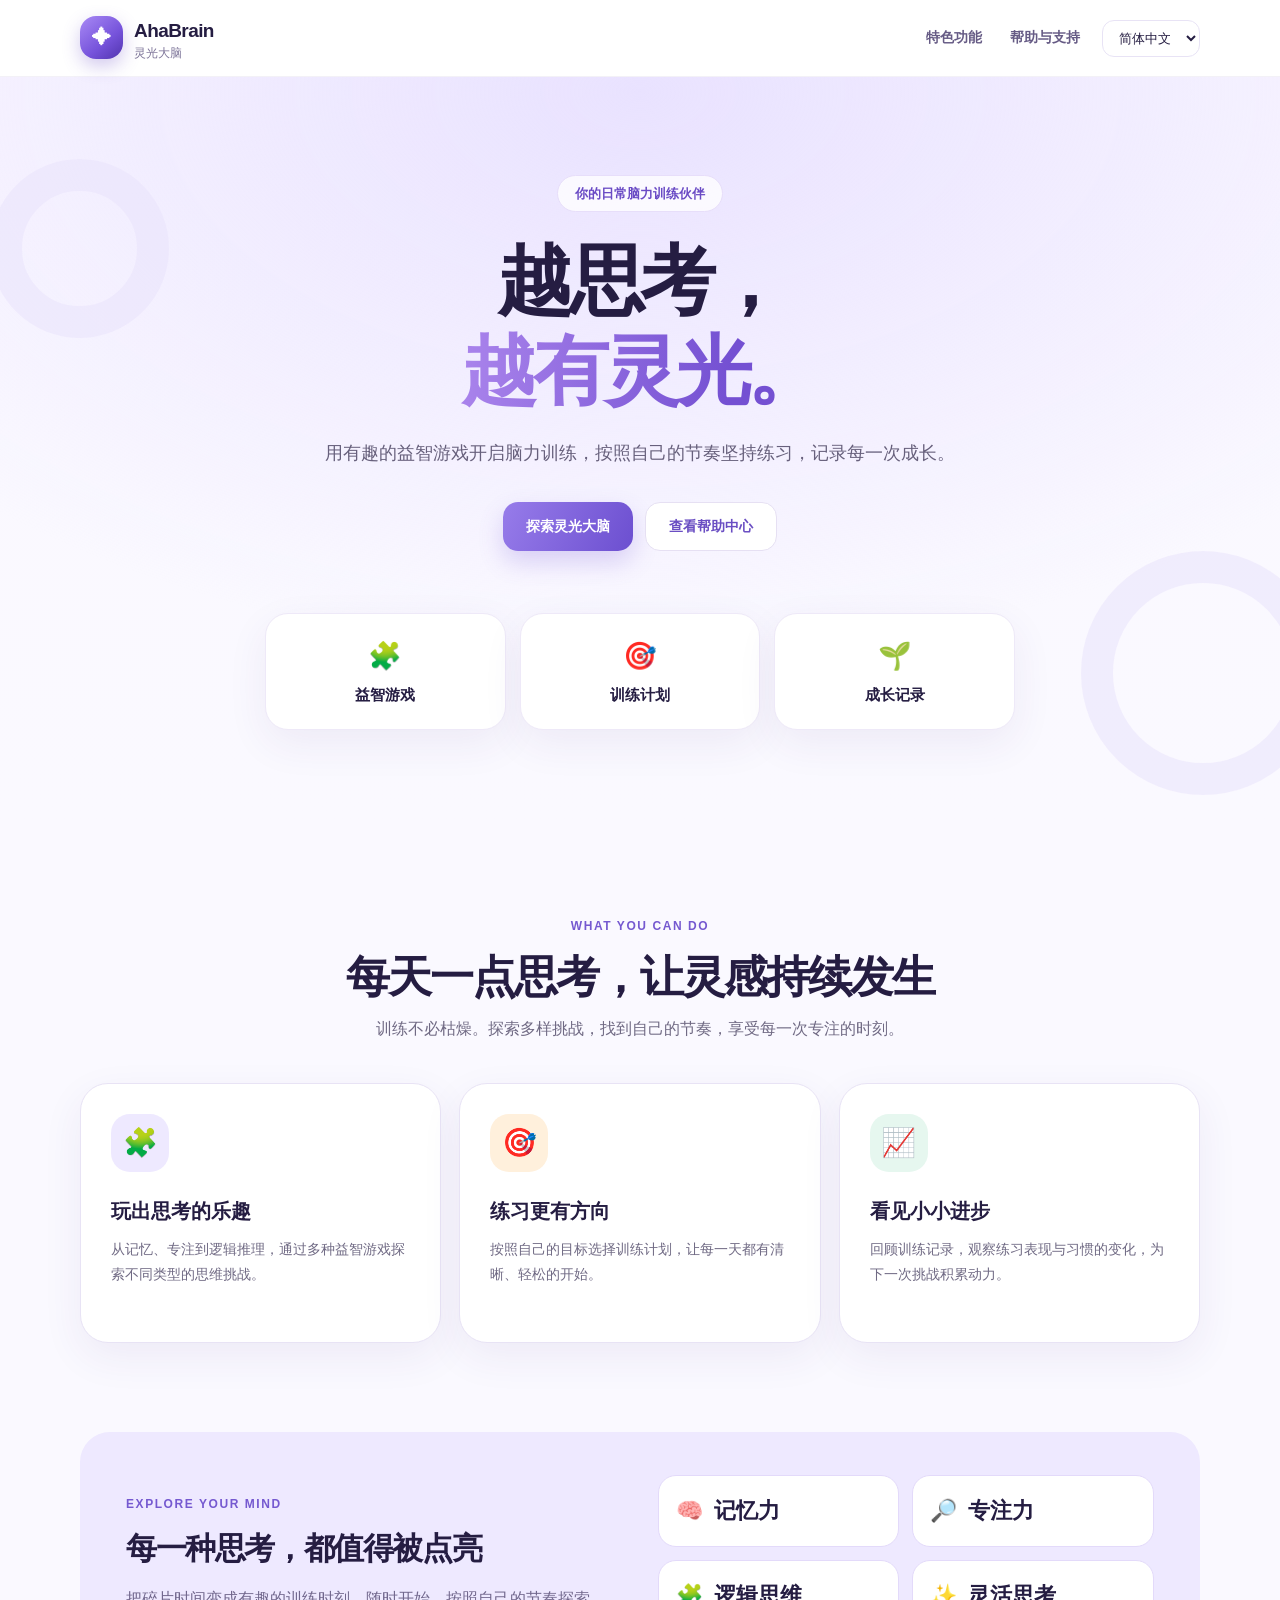
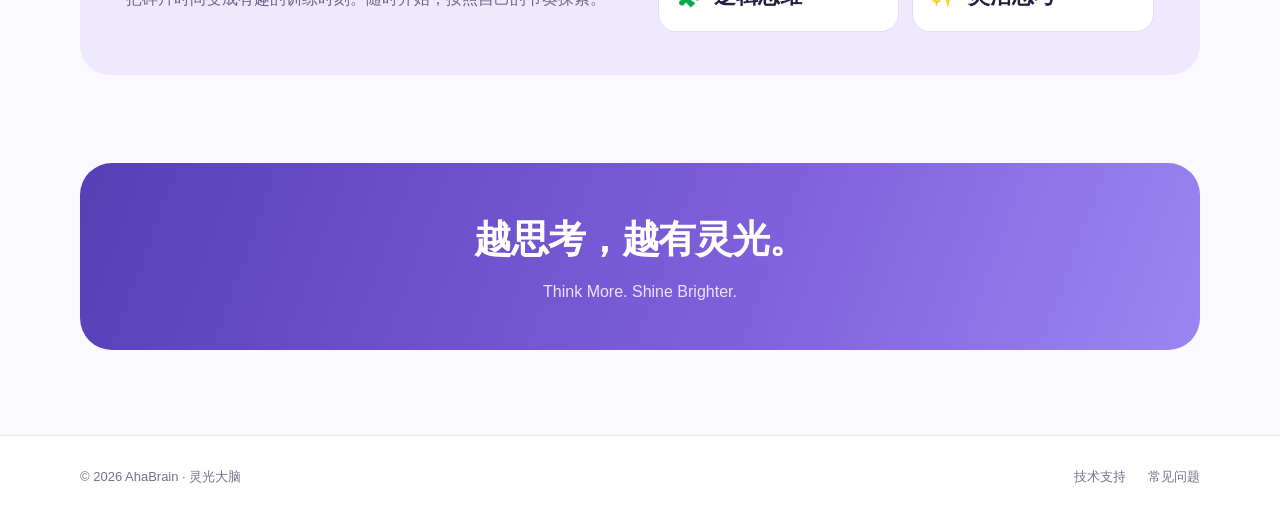
==== ahabrain/index.html @ 8a9a8437 "Add AhaBrain multilingual landing page" ====
<!doctype html>
<html lang="zh-CN">
<head>
<meta charset="utf-8"><meta name="viewport" content="width=device-width, initial-scale=1">
<meta name="theme-color" content="#7054d6">
<meta name="description" content="灵光大脑 AhaBrain，以脑力训练为核心，融合益智游戏、个性化训练计划与成长追踪。">
<title>灵光大脑 AhaBrain — 越思考，越有灵光</title>
<link rel="stylesheet" href="assets/site.css">
<script src="assets/i18n-home.js" defer></script><script src="assets/site.js" defer></script>
</head>
<body>
<a href="#content" class="skip" data-i18n="skip">跳转到内容</a>
<header class="site-header"><div class="container nav">
<a class="brand" href="./" data-lang-link><span class="brand-mark" aria-hidden="true">✦</span><span class="brand-copy">AhaBrain<small data-i18n="brandSub">灵光大脑</small></span></a>
<nav class="nav-links" aria-label="Main navigation"><a href="#features" data-i18n="navFeatures">特色功能</a><a href="support.html" data-lang-link data-i18n="navSupport">帮助与支持</a></nav>
<select id="locale" class="locale" aria-label="Website language"><option value="zh-CN">简体中文</option><option value="zh-TW">繁體中文</option><option value="en">English</option><option value="ja">日本語</option><option value="ko">한국어</option></select>
</div></header>
<main id="content">
<section class="hero"><div class="container hero-inner">
<span class="pill" data-i18n="heroBadge">你的日常脑力训练伙伴</span>
<h1><span data-i18n="hero1">越思考，</span><br><span class="gradient" data-i18n="hero2">越有灵光。</span></h1>
<p class="hero-desc" data-i18n="heroDesc">用有趣的益智游戏开启脑力训练，按照自己的节奏坚持练习，记录每一次成长。</p>
<div class="hero-cta"><a class="btn btn-primary" href="#features" data-i18n="heroButton">探索灵光大脑</a><a class="btn btn-light" href="support.html" data-lang-link data-i18n="heroHelp">查看帮助中心</a></div>
<div class="stat-grid" aria-label="Experience highlights">
<div class="stat-card"><span class="stat-icon" aria-hidden="true">🧩</span><strong data-i18n="stat1">益智游戏</strong></div>
<div class="stat-card"><span class="stat-icon" aria-hidden="true">🎯</span><strong data-i18n="stat2">训练计划</strong></div>
<div class="stat-card"><span class="stat-icon" aria-hidden="true">🌱</span><strong data-i18n="stat3">成长记录</strong></div>
</div>
</div></section>
<section class="section container" id="features">
<div class="section-head"><div class="kicker" data-i18n="featuresKicker">WHAT YOU CAN DO</div><h2 data-i18n="featuresTitle">每天一点思考，让灵感持续发生</h2><p data-i18n="featuresDesc">训练不必枯燥。探索多样挑战，找到自己的节奏，享受每一次专注的时刻。</p></div>
<div class="feature-grid">
<article class="feature-card"><div class="feature-icon" aria-hidden="true">🧩</div><h3 data-i18n="f1Title">玩出思考的乐趣</h3><p data-i18n="f1Desc">从记忆、专注到逻辑推理，通过多种益智游戏探索不同类型的思维挑战。</p></article>
<article class="feature-card"><div class="feature-icon" aria-hidden="true">🎯</div><h3 data-i18n="f2Title">练习更有方向</h3><p data-i18n="f2Desc">按照自己的目标选择训练计划，让每一天都有清晰、轻松的开始。</p></article>
<article class="feature-card"><div class="feature-icon" aria-hidden="true">📈</div><h3 data-i18n="f3Title">看见小小进步</h3><p data-i18n="f3Desc">回顾训练记录，观察练习表现与习惯的变化，为下一次挑战积累动力。</p></article>
</div></section>
<section class="skills container"><div class="skills-panel">
<div><div class="kicker" data-i18n="skillsKicker">EXPLORE YOUR MIND</div><h2 data-i18n="skillsTitle">每一种思考，都值得被点亮</h2><p data-i18n="skillsDesc">把碎片时间变成有趣的训练时刻。随时开始，按照自己的节奏探索。</p></div>
<div class="skills-grid"><div class="skill"><span aria-hidden="true">🧠</span><span data-i18n="skill1">记忆力</span></div><div class="skill"><span aria-hidden="true">🔎</span><span data-i18n="skill2">专注力</span></div><div class="skill"><span aria-hidden="true">🧩</span><span data-i18n="skill3">逻辑思维</span></div><div class="skill"><span aria-hidden="true">✨</span><span data-i18n="skill4">灵活思考</span></div></div>
</div></section>
<section class="container"><div class="banner"><h2 data-i18n="bannerTitle">越思考，越有灵光。</h2><p data-i18n="bannerDesc">Think More. Shine Brighter.</p></div></section>
</main>
<footer class="footer"><div class="container footer-inner"><span>© 2026 AhaBrain · <span data-i18n="brandSub">灵光大脑</span></span><div class="footer-links"><a href="support.html" data-lang-link data-i18n="footerSupport">技术支持</a><a href="support.html#faq" data-lang-link data-i18n="footerFAQ">常见问题</a></div></div></footer>
</body></html>
---- ahabrain/assets/site.css ----
:root{color-scheme:light;--bg:#faf9ff;--ink:#251d42;--muted:#706a84;--purple:#7054d6;--purple-dark:#4e36ad;--line:#e8e3f5;--lav:#eee9ff;--white:#fff;--shadow:0 14px 42px rgba(72,45,130,.07)}*{box-sizing:border-box}html{scroll-behavior:smooth}body{margin:0;background:var(--bg);color:var(--ink);font:16px/1.65 -apple-system,BlinkMacSystemFont,"Segoe UI","PingFang SC","Hiragino Kaku Gothic ProN","Noto Sans KR",sans-serif}a{color:inherit}button,select{font:inherit}a:focus-visible,button:focus-visible,select:focus-visible{outline:3px solid #a892f2;outline-offset:3px}::selection{background:#e7dcff}.container{width:min(1120px,calc(100% - 44px));margin:auto}.skip{position:absolute;top:-90px;left:15px;padding:10px 15px;background:#fff;z-index:100}.skip:focus{top:10px}.site-header{position:relative;z-index:10;border-bottom:1px solid rgba(100,80,150,.08);background:rgba(255,255,255,.88);backdrop-filter:blur(20px)}.nav{min-height:76px;display:flex;align-items:center;gap:22px}.brand{display:flex;align-items:center;gap:11px;white-space:nowrap;text-decoration:none;font-size:19px;font-weight:800;letter-spacing:-.03em}.brand-mark{display:grid;place-items:center;width:43px;height:43px;border-radius:16px;background:linear-gradient(140deg,#a98af5,#7653db 60%,#5134ae);color:#fff;box-shadow:0 7px 18px #7152c850}.brand-copy small{font-size:12px;color:#7b7297;font-weight:500;letter-spacing:0;display:block;line-height:1.2}.nav-links{margin-left:auto;display:flex;gap:28px;align-items:center}.nav-links a{text-decoration:none;font-size:14px;font-weight:650;color:#665b85}.nav-links a:hover{color:var(--purple)}.locale{background:#fff;padding:9px 12px;border:1px solid var(--line);border-radius:12px;color:var(--ink);font-size:13px;max-width:134px}.hero{position:relative;overflow:hidden;background:radial-gradient(ellipse 75% 75% at 50% 2%,#e9e2ff 0,transparent 100%),linear-gradient(180deg,#faf8ff,#faf9ff);padding:98px 0 100px;text-align:center}.hero:before,.hero:after{content:"";position:absolute;pointer-events:none;border-radius:50%;border:32px solid #e9e3fc;opacity:.55}.hero:before{width:115px;height:115px;top:82px;left:calc(50% - 650px)}.hero:after{width:180px;height:180px;bottom:35px;right:calc(50% - 685px)}.hero-inner{max-width:790px;margin:auto;position:relative;z-index:1}.pill{display:inline-block;border:1px solid #e7defa;background:rgba(255,255,255,.78);border-radius:99px;padding:7px 17px;color:#6a4bc5;font-size:13px;font-weight:750}.hero h1{font-size:clamp(44px,6.5vw,76px);letter-spacing:-.06em;line-height:1.18;margin:24px 0 20px;font-weight:850}.gradient{background:linear-gradient(95deg,#aa84ec,#7450d2 75%);background-clip:text;-webkit-background-clip:text;color:transparent}.hero-desc{font-size:18px;color:#67607c;max-width:650px;margin:auto;line-height:1.9}.hero-cta{display:flex;gap:12px;justify-content:center;flex-wrap:wrap;margin-top:32px}.btn{display:inline-flex;align-items:center;justify-content:center;border-radius:15px;padding:12px 23px;min-height:49px;text-decoration:none;font-size:14px;font-weight:780;transition:transform .2s,box-shadow .2s}.btn:hover{transform:translateY(-2px)}.btn-primary{color:white;background:linear-gradient(115deg,#977cea,#6c4fd0);box-shadow:0 11px 25px #7455d33c}.btn-light{background:#fff;border:1px solid #e6e0f3;color:#6a4ec3}.stat-grid{display:grid;grid-template-columns:repeat(3,1fr);gap:14px;max-width:750px;margin:62px auto 0}.stat-card{background:#fff;border:1px solid #eee9f8;border-radius:23px;padding:20px 12px;box-shadow:var(--shadow);min-height:117px}.stat-card .stat-icon{display:block;font-size:27px;margin-bottom:4px}.stat-card strong{display:block;font-size:15px}.section{padding:87px 0}.section-head{text-align:center;max-width:720px;margin:0 auto 40px}.kicker{font-size:12px;font-weight:800;letter-spacing:.13em;color:#7559d0}.section-head h2,.page-head h1{font-size:clamp(30px,4vw,44px);letter-spacing:-.045em;line-height:1.26;margin:12px 0}.section-head p,.page-head p{margin:0;color:var(--muted)}.feature-grid{display:grid;grid-template-columns:repeat(3,minmax(0,1fr));gap:18px}.feature-card{padding:30px;border:1px solid var(--line);background:#fff;box-shadow:var(--shadow);border-radius:28px;min-height:260px}.feature-icon{display:grid;place-items:center;width:58px;height:58px;font-size:28px;border-radius:19px;background:#eee9ff}.feature-card:nth-child(2) .feature-icon{background:#fff0dc}.feature-card:nth-child(3) .feature-icon{background:#e6f7ef}.feature-card h3{font-size:20px;margin:23px 0 9px}.feature-card p{margin:0;color:var(--muted);font-size:14px;line-height:1.8}.skills{padding:2px 0 88px}.skills-panel{background:#eee9ff;border-radius:30px;padding:43px 46px;display:grid;grid-template-columns:1fr 1fr;gap:35px;align-items:center}.skills-panel h2{font-size:31px;letter-spacing:-.045em;margin:8px 0 12px}.skills-panel p{margin:0;color:#71678d}.skills-grid{display:grid;grid-template-columns:repeat(2,1fr);gap:13px}.skill{display:flex;align-items:center;gap:11px;background:white;border:1px solid #e3dafa;border-radius:18px;padding:17px;font-size:14px;font-weight:750}.skill span{font-size:22px}.banner{margin:0 auto 85px;padding:45px 25px;text-align:center;color:#fff;border-radius:32px;background:linear-gradient(110deg,#5640b6,#7f60dc 60%,#9a86f1)}.banner h2{font-size:clamp(27px,4vw,38px);letter-spacing:-.03em;margin:0 0 8px}.banner p{margin:0;color:#eae3ff}.page-head{padding:66px 0 25px;max-width:760px}.page-head h1{margin:10px 0 14px}.page-head p{line-height:1.85}.support-grid{display:grid;grid-template-columns:.95fr 1.05fr;gap:18px;padding:22px 0 85px}.panel{background:#fff;border:1px solid var(--line);border-radius:26px;padding:30px;box-shadow:var(--shadow)}.panel h2{font-size:22px;margin:0 0 11px}.panel p{color:var(--muted)}.panel a{color:#6448bf}.support-action{display:inline-flex;margin-top:14px;text-decoration:none;color:#fff!important;background:var(--purple);padding:12px 18px;border-radius:14px;font-size:14px;font-weight:750}.notice{font-size:13px;color:var(--muted);line-height:1.7;margin-top:20px}.faq-row{border-top:1px solid var(--line);padding:17px 0}.faq-row:first-of-type{border-top:0}.faq-row h3{font-size:15px;margin:0 0 5px}.faq-row p{font-size:14px;margin:0;line-height:1.75}.footer{background:#fff;border-top:1px solid var(--line);padding:30px 0 38px;font-size:13px;color:#77708b}.footer-inner{display:flex;align-items:center;justify-content:space-between;flex-wrap:wrap;gap:14px}.footer-links{display:flex;gap:22px}.footer-links a{text-decoration:none}.footer-links a:hover{text-decoration:underline}@media(max-width:760px){.container{width:min(100% - 36px,1120px)}.nav{min-height:70px}.nav-links{gap:13px}.nav-links a{font-size:13px}.brand{font-size:17px}.brand-mark{width:38px;height:38px}.locale{max-width:103px;padding:8px 3px}.hero{padding:72px 0}.hero h1{font-size:clamp(40px,9vw,62px)}.hero-desc{font-size:16px}.stat-grid{margin-top:43px;gap:9px}.stat-card{min-height:110px;padding:15px 7px}.stat-card strong{font-size:12px}.section{padding:65px 0}.feature-grid,.support-grid{grid-template-columns:1fr}.feature-card{min-height:unset}.skills-panel{grid-template-columns:1fr;padding:30px 24px}.skills-grid{gap:8px}.skill{padding:13px}.banner{margin-bottom:55px}.support-grid{padding-bottom:65px}}@media(max-width:390px){.brand-copy small{display:none}.nav-links{gap:8px}.nav-links a{font-size:12px}}@media(prefers-reduced-motion:reduce){html{scroll-behavior:auto}.btn{transition:none}}
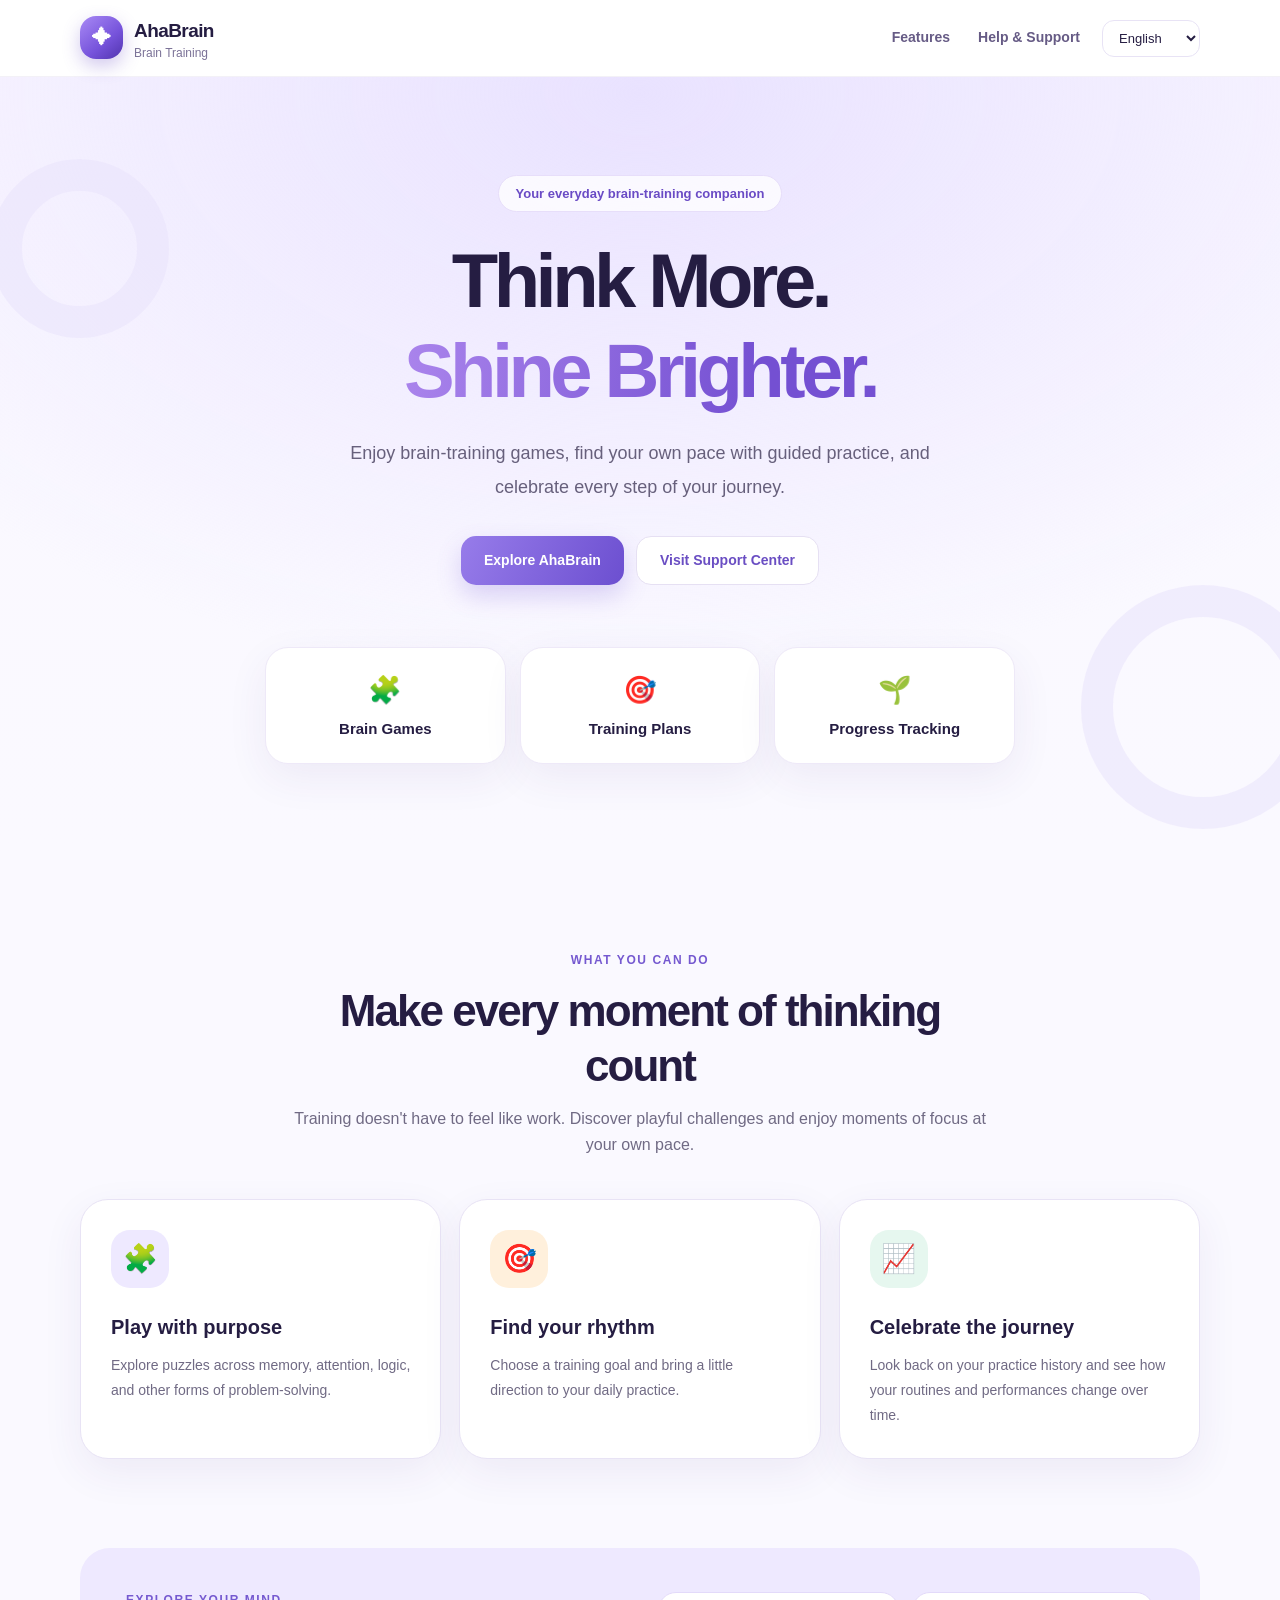
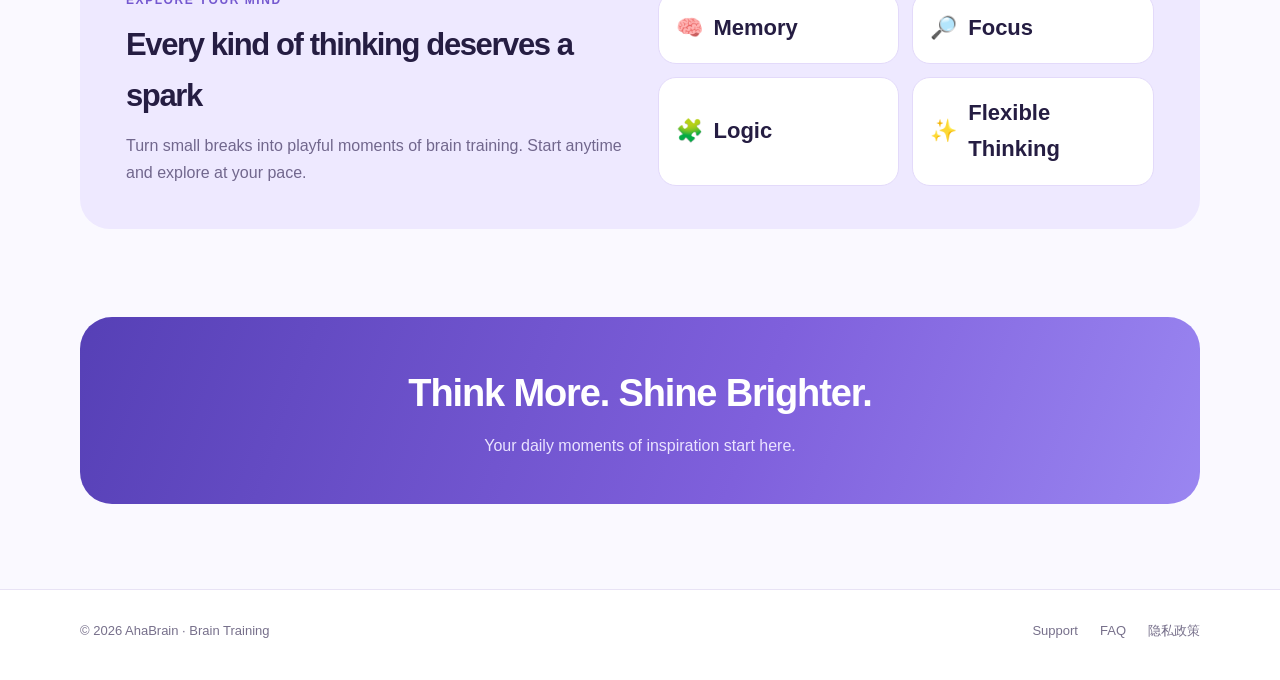
==== commit 9c60bfe3: "Link to AhaBrain privacy policy from ahabrain/index.html" ====
--- a/ahabrain/index.html
+++ b/ahabrain/index.html
@@ -40,5 +40,5 @@
 </div></section>
 <section class="container"><div class="banner"><h2 data-i18n="bannerTitle">越思考，越有灵光。</h2><p data-i18n="bannerDesc">Think More. Shine Brighter.</p></div></section>
 </main>
-<footer class="footer"><div class="container footer-inner"><span>© 2026 AhaBrain · <span data-i18n="brandSub">灵光大脑</span></span><div class="footer-links"><a href="support.html" data-lang-link data-i18n="footerSupport">技术支持</a><a href="support.html#faq" data-lang-link data-i18n="footerFAQ">常见问题</a></div></div></footer>
+<footer class="footer"><div class="container footer-inner"><span>© 2026 AhaBrain · <span data-i18n="brandSub">灵光大脑</span></span><div class="footer-links"><a href="support.html" data-lang-link data-i18n="footerSupport">技术支持</a><a href="support.html#faq" data-lang-link data-i18n="footerFAQ">常见问题</a><a href="privacy.html" data-lang-link data-i18n="footerPrivacy">隐私政策</a></div></div></footer>
 </body></html>
--- a/ahabrain/assets/site.css
+++ b/ahabrain/assets/site.css
@@ -1 +1,34 @@
-:root{color-scheme:light;--bg:#faf9ff;--ink:#251d42;--muted:#706a84;--purple:#7054d6;--purple-dark:#4e36ad;--line:#e8e3f5;--lav:#eee9ff;--white:#fff;--shadow:0 14px 42px rgba(72,45,130,.07)}*{box-sizing:border-box}html{scroll-behavior:smooth}body{margin:0;background:var(--bg);color:var(--ink);font:16px/1.65 -apple-system,BlinkMacSystemFont,"Segoe UI","PingFang SC","Hiragino Kaku Gothic ProN","Noto Sans KR",sans-serif}a{color:inherit}button,select{font:inherit}a:focus-visible,button:focus-visible,select:focus-visible{outline:3px solid #a892f2;outline-offset:3px}::selection{background:#e7dcff}.container{width:min(1120px,calc(100% - 44px));margin:auto}.skip{position:absolute;top:-90px;left:15px;padding:10px 15px;background:#fff;z-index:100}.skip:focus{top:10px}.site-header{position:relative;z-index:10;border-bottom:1px solid rgba(100,80,150,.08);background:rgba(255,255,255,.88);backdrop-filter:blur(20px)}.nav{min-height:76px;display:flex;align-items:center;gap:22px}.brand{display:flex;align-items:center;gap:11px;white-space:nowrap;text-decoration:none;font-size:19px;font-weight:800;letter-spacing:-.03em}.brand-mark{display:grid;place-items:center;width:43px;height:43px;border-radius:16px;background:linear-gradient(140deg,#a98af5,#7653db 60%,#5134ae);color:#fff;box-shadow:0 7px 18px #7152c850}.brand-copy small{font-size:12px;color:#7b7297;font-weight:500;letter-spacing:0;display:block;line-height:1.2}.nav-links{margin-left:auto;display:flex;gap:28px;align-items:center}.nav-links a{text-decoration:none;font-size:14px;font-weight:650;color:#665b85}.nav-links a:hover{color:var(--purple)}.locale{background:#fff;padding:9px 12px;border:1px solid var(--line);border-radius:12px;color:var(--ink);font-size:13px;max-width:134px}.hero{position:relative;overflow:hidden;background:radial-gradient(ellipse 75% 75% at 50% 2%,#e9e2ff 0,transparent 100%),linear-gradient(180deg,#faf8ff,#faf9ff);padding:98px 0 100px;text-align:center}.hero:before,.hero:after{content:"";position:absolute;pointer-events:none;border-radius:50%;border:32px solid #e9e3fc;opacity:.55}.hero:before{width:115px;height:115px;top:82px;left:calc(50% - 650px)}.hero:after{width:180px;height:180px;bottom:35px;right:calc(50% - 685px)}.hero-inner{max-width:790px;margin:auto;position:relative;z-index:1}.pill{display:inline-block;border:1px solid #e7defa;background:rgba(255,255,255,.78);border-radius:99px;padding:7px 17px;color:#6a4bc5;font-size:13px;font-weight:750}.hero h1{font-size:clamp(44px,6.5vw,76px);letter-spacing:-.06em;line-height:1.18;margin:24px 0 20px;font-weight:850}.gradient{background:linear-gradient(95deg,#aa84ec,#7450d2 75%);background-clip:text;-webkit-background-clip:text;color:transparent}.hero-desc{font-size:18px;color:#67607c;max-width:650px;margin:auto;line-height:1.9}.hero-cta{display:flex;gap:12px;justify-content:center;flex-wrap:wrap;margin-top:32px}.btn{display:inline-flex;align-items:center;justify-content:center;border-radius:15px;padding:12px 23px;min-height:49px;text-decoration:none;font-size:14px;font-weight:780;transition:transform .2s,box-shadow .2s}.btn:hover{transform:translateY(-2px)}.btn-primary{color:white;background:linear-gradient(115deg,#977cea,#6c4fd0);box-shadow:0 11px 25px #7455d33c}.btn-light{background:#fff;border:1px solid #e6e0f3;color:#6a4ec3}.stat-grid{display:grid;grid-template-columns:repeat(3,1fr);gap:14px;max-width:750px;margin:62px auto 0}.stat-card{background:#fff;border:1px solid #eee9f8;border-radius:23px;padding:20px 12px;box-shadow:var(--shadow);min-height:117px}.stat-card .stat-icon{display:block;font-size:27px;margin-bottom:4px}.stat-card strong{display:block;font-size:15px}.section{padding:87px 0}.section-head{text-align:center;max-width:720px;margin:0 auto 40px}.kicker{font-size:12px;font-weight:800;letter-spacing:.13em;color:#7559d0}.section-head h2,.page-head h1{font-size:clamp(30px,4vw,44px);letter-spacing:-.045em;line-height:1.26;margin:12px 0}.section-head p,.page-head p{margin:0;color:var(--muted)}.feature-grid{display:grid;grid-template-columns:repeat(3,minmax(0,1fr));gap:18px}.feature-card{padding:30px;border:1px solid var(--line);background:#fff;box-shadow:var(--shadow);border-radius:28px;min-height:260px}.feature-icon{display:grid;place-items:center;width:58px;height:58px;font-size:28px;border-radius:19px;background:#eee9ff}.feature-card:nth-child(2) .feature-icon{background:#fff0dc}.feature-card:nth-child(3) .feature-icon{background:#e6f7ef}.feature-card h3{font-size:20px;margin:23px 0 9px}.feature-card p{margin:0;color:var(--muted);font-size:14px;line-height:1.8}.skills{padding:2px 0 88px}.skills-panel{background:#eee9ff;border-radius:30px;padding:43px 46px;display:grid;grid-template-columns:1fr 1fr;gap:35px;align-items:center}.skills-panel h2{font-size:31px;letter-spacing:-.045em;margin:8px 0 12px}.skills-panel p{margin:0;color:#71678d}.skills-grid{display:grid;grid-template-columns:repeat(2,1fr);gap:13px}.skill{display:flex;align-items:center;gap:11px;background:white;border:1px solid #e3dafa;border-radius:18px;padding:17px;font-size:14px;font-weight:750}.skill span{font-size:22px}.banner{margin:0 auto 85px;padding:45px 25px;text-align:center;color:#fff;border-radius:32px;background:linear-gradient(110deg,#5640b6,#7f60dc 60%,#9a86f1)}.banner h2{font-size:clamp(27px,4vw,38px);letter-spacing:-.03em;margin:0 0 8px}.banner p{margin:0;color:#eae3ff}.page-head{padding:66px 0 25px;max-width:760px}.page-head h1{margin:10px 0 14px}.page-head p{line-height:1.85}.support-grid{display:grid;grid-template-columns:.95fr 1.05fr;gap:18px;padding:22px 0 85px}.panel{background:#fff;border:1px solid var(--line);border-radius:26px;padding:30px;box-shadow:var(--shadow)}.panel h2{font-size:22px;margin:0 0 11px}.panel p{color:var(--muted)}.panel a{color:#6448bf}.support-action{display:inline-flex;margin-top:14px;text-decoration:none;color:#fff!important;background:var(--purple);padding:12px 18px;border-radius:14px;font-size:14px;font-weight:750}.notice{font-size:13px;color:var(--muted);line-height:1.7;margin-top:20px}.faq-row{border-top:1px solid var(--line);padding:17px 0}.faq-row:first-of-type{border-top:0}.faq-row h3{font-size:15px;margin:0 0 5px}.faq-row p{font-size:14px;margin:0;line-height:1.75}.footer{background:#fff;border-top:1px solid var(--line);padding:30px 0 38px;font-size:13px;color:#77708b}.footer-inner{display:flex;align-items:center;justify-content:space-between;flex-wrap:wrap;gap:14px}.footer-links{display:flex;gap:22px}.footer-links a{text-decoration:none}.footer-links a:hover{text-decoration:underline}@media(max-width:760px){.container{width:min(100% - 36px,1120px)}.nav{min-height:70px}.nav-links{gap:13px}.nav-links a{font-size:13px}.brand{font-size:17px}.brand-mark{width:38px;height:38px}.locale{max-width:103px;padding:8px 3px}.hero{padding:72px 0}.hero h1{font-size:clamp(40px,9vw,62px)}.hero-desc{font-size:16px}.stat-grid{margin-top:43px;gap:9px}.stat-card{min-height:110px;padding:15px 7px}.stat-card strong{font-size:12px}.section{padding:65px 0}.feature-grid,.support-grid{grid-template-columns:1fr}.feature-card{min-height:unset}.skills-panel{grid-template-columns:1fr;padding:30px 24px}.skills-grid{gap:8px}.skill{padding:13px}.banner{margin-bottom:55px}.support-grid{padding-bottom:65px}}@media(max-width:390px){.brand-copy small{display:none}.nav-links{gap:8px}.nav-links a{font-size:12px}}@media(prefers-reduced-motion:reduce){html{scroll-behavior:auto}.btn{transition:none}}+:root{color-scheme:light;--bg:#faf9ff;--ink:#251d42;--muted:#706a84;--purple:#7054d6;--purple-dark:#4e36ad;--line:#e8e3f5;--lav:#eee9ff;--white:#fff;--shadow:0 14px 42px rgba(72,45,130,.07)}*{box-sizing:border-box}html{scroll-behavior:smooth}body{margin:0;background:var(--bg);color:var(--ink);font:16px/1.65 -apple-system,BlinkMacSystemFont,"Segoe UI","PingFang SC","Hiragino Kaku Gothic ProN","Noto Sans KR",sans-serif}a{color:inherit}button,select{font:inherit}a:focus-visible,button:focus-visible,select:focus-visible{outline:3px solid #a892f2;outline-offset:3px}::selection{background:#e7dcff}.container{width:min(1120px,calc(100% - 44px));margin:auto}.skip{position:absolute;top:-90px;left:15px;padding:10px 15px;background:#fff;z-index:100}.skip:focus{top:10px}.site-header{position:relative;z-index:10;border-bottom:1px solid rgba(100,80,150,.08);background:rgba(255,255,255,.88);backdrop-filter:blur(20px)}.nav{min-height:76px;display:flex;align-items:center;gap:22px}.brand{display:flex;align-items:center;gap:11px;white-space:nowrap;text-decoration:none;font-size:19px;font-weight:800;letter-spacing:-.03em}.brand-mark{display:grid;place-items:center;width:43px;height:43px;border-radius:16px;background:linear-gradient(140deg,#a98af5,#7653db 60%,#5134ae);color:#fff;box-shadow:0 7px 18px #7152c850}.brand-copy small{font-size:12px;color:#7b7297;font-weight:500;letter-spacing:0;display:block;line-height:1.2}.nav-links{margin-left:auto;display:flex;gap:28px;align-items:center}.nav-links a{text-decoration:none;font-size:14px;font-weight:650;color:#665b85}.nav-links a:hover{color:var(--purple)}.locale{background:#fff;padding:9px 12px;border:1px solid var(--line);border-radius:12px;color:var(--ink);font-size:13px;max-width:134px}.hero{position:relative;overflow:hidden;background:radial-gradient(ellipse 75% 75% at 50% 2%,#e9e2ff 0,transparent 100%),linear-gradient(180deg,#faf8ff,#faf9ff);padding:98px 0 100px;text-align:center}.hero:before,.hero:after{content:"";position:absolute;pointer-events:none;border-radius:50%;border:32px solid #e9e3fc;opacity:.55}.hero:before{width:115px;height:115px;top:82px;left:calc(50% - 650px)}.hero:after{width:180px;height:180px;bottom:35px;right:calc(50% - 685px)}.hero-inner{max-width:790px;margin:auto;position:relative;z-index:1}.pill{display:inline-block;border:1px solid #e7defa;background:rgba(255,255,255,.78);border-radius:99px;padding:7px 17px;color:#6a4bc5;font-size:13px;font-weight:750}.hero h1{font-size:clamp(44px,6.5vw,76px);letter-spacing:-.06em;line-height:1.18;margin:24px 0 20px;font-weight:850}.gradient{background:linear-gradient(95deg,#aa84ec,#7450d2 75%);background-clip:text;-webkit-background-clip:text;color:transparent}.hero-desc{font-size:18px;color:#67607c;max-width:650px;margin:auto;line-height:1.9}.hero-cta{display:flex;gap:12px;justify-content:center;flex-wrap:wrap;margin-top:32px}.btn{display:inline-flex;align-items:center;justify-content:center;border-radius:15px;padding:12px 23px;min-height:49px;text-decoration:none;font-size:14px;font-weight:780;transition:transform .2s,box-shadow .2s}.btn:hover{transform:translateY(-2px)}.btn-primary{color:white;background:linear-gradient(115deg,#977cea,#6c4fd0);box-shadow:0 11px 25px #7455d33c}.btn-light{background:#fff;border:1px solid #e6e0f3;color:#6a4ec3}.stat-grid{display:grid;grid-template-columns:repeat(3,1fr);gap:14px;max-width:750px;margin:62px auto 0}.stat-card{background:#fff;border:1px solid #eee9f8;border-radius:23px;padding:20px 12px;box-shadow:var(--shadow);min-height:117px}.stat-card .stat-icon{display:block;font-size:27px;margin-bottom:4px}.stat-card strong{display:block;font-size:15px}.section{padding:87px 0}.section-head{text-align:center;max-width:720px;margin:0 auto 40px}.kicker{font-size:12px;font-weight:800;letter-spacing:.13em;color:#7559d0}.section-head h2,.page-head h1{font-size:clamp(30px,4vw,44px);letter-spacing:-.045em;line-height:1.26;margin:12px 0}.section-head p,.page-head p{margin:0;color:var(--muted)}.feature-grid{display:grid;grid-template-columns:repeat(3,minmax(0,1fr));gap:18px}.feature-card{padding:30px;border:1px solid var(--line);background:#fff;box-shadow:var(--shadow);border-radius:28px;min-height:260px}.feature-icon{display:grid;place-items:center;width:58px;height:58px;font-size:28px;border-radius:19px;background:#eee9ff}.feature-card:nth-child(2) .feature-icon{background:#fff0dc}.feature-card:nth-child(3) .feature-icon{background:#e6f7ef}.feature-card h3{font-size:20px;margin:23px 0 9px}.feature-card p{margin:0;color:var(--muted);font-size:14px;line-height:1.8}.skills{padding:2px 0 88px}.skills-panel{background:#eee9ff;border-radius:30px;padding:43px 46px;display:grid;grid-template-columns:1fr 1fr;gap:35px;align-items:center}.skills-panel h2{font-size:31px;letter-spacing:-.045em;margin:8px 0 12px}.skills-panel p{margin:0;color:#71678d}.skills-grid{display:grid;grid-template-columns:repeat(2,1fr);gap:13px}.skill{display:flex;align-items:center;gap:11px;background:white;border:1px solid #e3dafa;border-radius:18px;padding:17px;font-size:14px;font-weight:750}.skill span{font-size:22px}.banner{margin:0 auto 85px;padding:45px 25px;text-align:center;color:#fff;border-radius:32px;background:linear-gradient(110deg,#5640b6,#7f60dc 60%,#9a86f1)}.banner h2{font-size:clamp(27px,4vw,38px);letter-spacing:-.03em;margin:0 0 8px}.banner p{margin:0;color:#eae3ff}.page-head{padding:66px 0 25px;max-width:760px}.page-head h1{margin:10px 0 14px}.page-head p{line-height:1.85}.support-grid{display:grid;grid-template-columns:.95fr 1.05fr;gap:18px;padding:22px 0 85px}.panel{background:#fff;border:1px solid var(--line);border-radius:26px;padding:30px;box-shadow:var(--shadow)}.panel h2{font-size:22px;margin:0 0 11px}.panel p{color:var(--muted)}.panel a{color:#6448bf}.support-action{display:inline-flex;margin-top:14px;text-decoration:none;color:#fff!important;background:var(--purple);padding:12px 18px;border-radius:14px;font-size:14px;font-weight:750}.notice{font-size:13px;color:var(--muted);line-height:1.7;margin-top:20px}.faq-row{border-top:1px solid var(--line);padding:17px 0}.faq-row:first-of-type{border-top:0}.faq-row h3{font-size:15px;margin:0 0 5px}.faq-row p{font-size:14px;margin:0;line-height:1.75}.footer{background:#fff;border-top:1px solid var(--line);padding:30px 0 38px;font-size:13px;color:#77708b}.footer-inner{display:flex;align-items:center;justify-content:space-between;flex-wrap:wrap;gap:14px}.footer-links{display:flex;gap:22px}.footer-links a{text-decoration:none}.footer-links a:hover{text-decoration:underline}@media(max-width:760px){.container{width:min(100% - 36px,1120px)}.nav{min-height:70px}.nav-links{gap:13px}.nav-links a{font-size:13px}.brand{font-size:17px}.brand-mark{width:38px;height:38px}.locale{max-width:103px;padding:8px 3px}.hero{padding:72px 0}.hero h1{font-size:clamp(40px,9vw,62px)}.hero-desc{font-size:16px}.stat-grid{margin-top:43px;gap:9px}.stat-card{min-height:110px;padding:15px 7px}.stat-card strong{font-size:12px}.section{padding:65px 0}.feature-grid,.support-grid{grid-template-columns:1fr}.feature-card{min-height:unset}.skills-panel{grid-template-columns:1fr;padding:30px 24px}.skills-grid{gap:8px}.skill{padding:13px}.banner{margin-bottom:55px}.support-grid{padding-bottom:65px}}@media(max-width:390px){.brand-copy small{display:none}.nav-links{gap:8px}.nav-links a{font-size:12px}}@media(prefers-reduced-motion:reduce){html{scroll-behavior:auto}.btn{transition:none}}
+/* App Store support center */
+.support-icon{display:grid;place-items:center;width:58px;height:58px;border-radius:18px;background:#eee9ff;color:#7054d6;font-size:29px;margin-bottom:22px}
+.support-label{font-size:12px!important;letter-spacing:.1em;text-transform:uppercase;font-weight:800;color:#7d6ca6!important;margin-top:23px!important;margin-bottom:4px!important}
+.support-email{font-size:clamp(14px,1.85vw,19px);font-weight:750;text-decoration:none;overflow-wrap:anywhere;display:block;color:#49309e!important}
+.support-email:hover{text-decoration:underline}
+.support-action{display:table}
+.inline-action{display:inline-flex;margin-top:10px;font-size:13px;font-weight:700;color:#684ac1!important;text-underline-offset:4px}
+.support-legal{padding:24px 30px 32px;background:#fff;border:1px solid var(--line);border-radius:24px;margin:-25px 0 85px;box-shadow:var(--shadow)}
+.support-legal h2{font-size:20px;margin:0 0 8px}
+.support-legal p{font-size:14px;color:var(--muted);margin:8px 0;line-height:1.85}
+.support-legal a{color:#5e44bb}
+.appstore-support-grid{align-items:start}
+@media(max-width:760px){.support-legal{margin:-28px 0 65px;padding:24px}.support-action{display:flex;justify-content:center}.appstore-support-grid{gap:14px}}
+
+/* Legal / privacy policy page */
+.legal-main{padding-bottom:70px}
+.legal-main .page-head{padding-bottom:36px}
+.legal-date{font-size:13px!important;margin-top:14px!important;color:#80768d!important}
+.privacy-summary{display:flex;gap:20px;padding:27px 30px;border:1px solid #e5ddfb;border-radius:24px;background:linear-gradient(115deg,#f0eaff,#f9f7ff);margin-bottom:22px}
+.privacy-symbol{display:grid;place-items:center;width:53px;height:53px;min-width:53px;border-radius:17px;background:#dcd0fd;color:#684bcc;font-size:30px}
+.privacy-summary h2{margin:0 0 7px;font-size:20px}.privacy-summary p{color:#6c6086;margin:0;font-size:14px;line-height:1.8}
+.legal-grid{display:grid;grid-template-columns:minmax(0,1fr) 248px;gap:20px;align-items:start}
+.legal-article{padding:40px}.legal-article section+section{border-top:1px solid var(--line);padding-top:27px;margin-top:27px}
+.legal-article h2{font-size:20px;margin:0 0 12px;letter-spacing:-.02em}
+.legal-article section p{margin:0;color:#625b74;font-size:14px;line-height:2}
+.legal-side{position:sticky;top:25px}
+.legal-side .panel{padding:23px}.legal-side h2{font-size:17px!important;margin-bottom:12px}
+.legal-side-link{display:block;padding:10px 0;border-top:1px solid var(--line);font-size:14px;text-decoration:none;color:#5c4cac}
+.legal-side-link:hover{text-decoration:underline}
+.legal-contact{margin-top:33px;padding:22px;background:#f5f1ff;border-radius:19px}
+.legal-contact h3{font-size:18px;margin:5px 0 8px}.legal-contact .support-email{font-size:16px}
+@media(max-width:850px){.legal-grid{grid-template-columns:1fr}.legal-side{position:static}.legal-side .panel{margin-top:0}}
+@media(max-width:500px){.privacy-summary{padding:21px 18px;gap:12px}.privacy-symbol{width:39px;height:39px;min-width:39px;font-size:22px}.legal-article{padding:24px 20px}.legal-article h2{font-size:18px}.legal-main{padding-bottom:45px}}
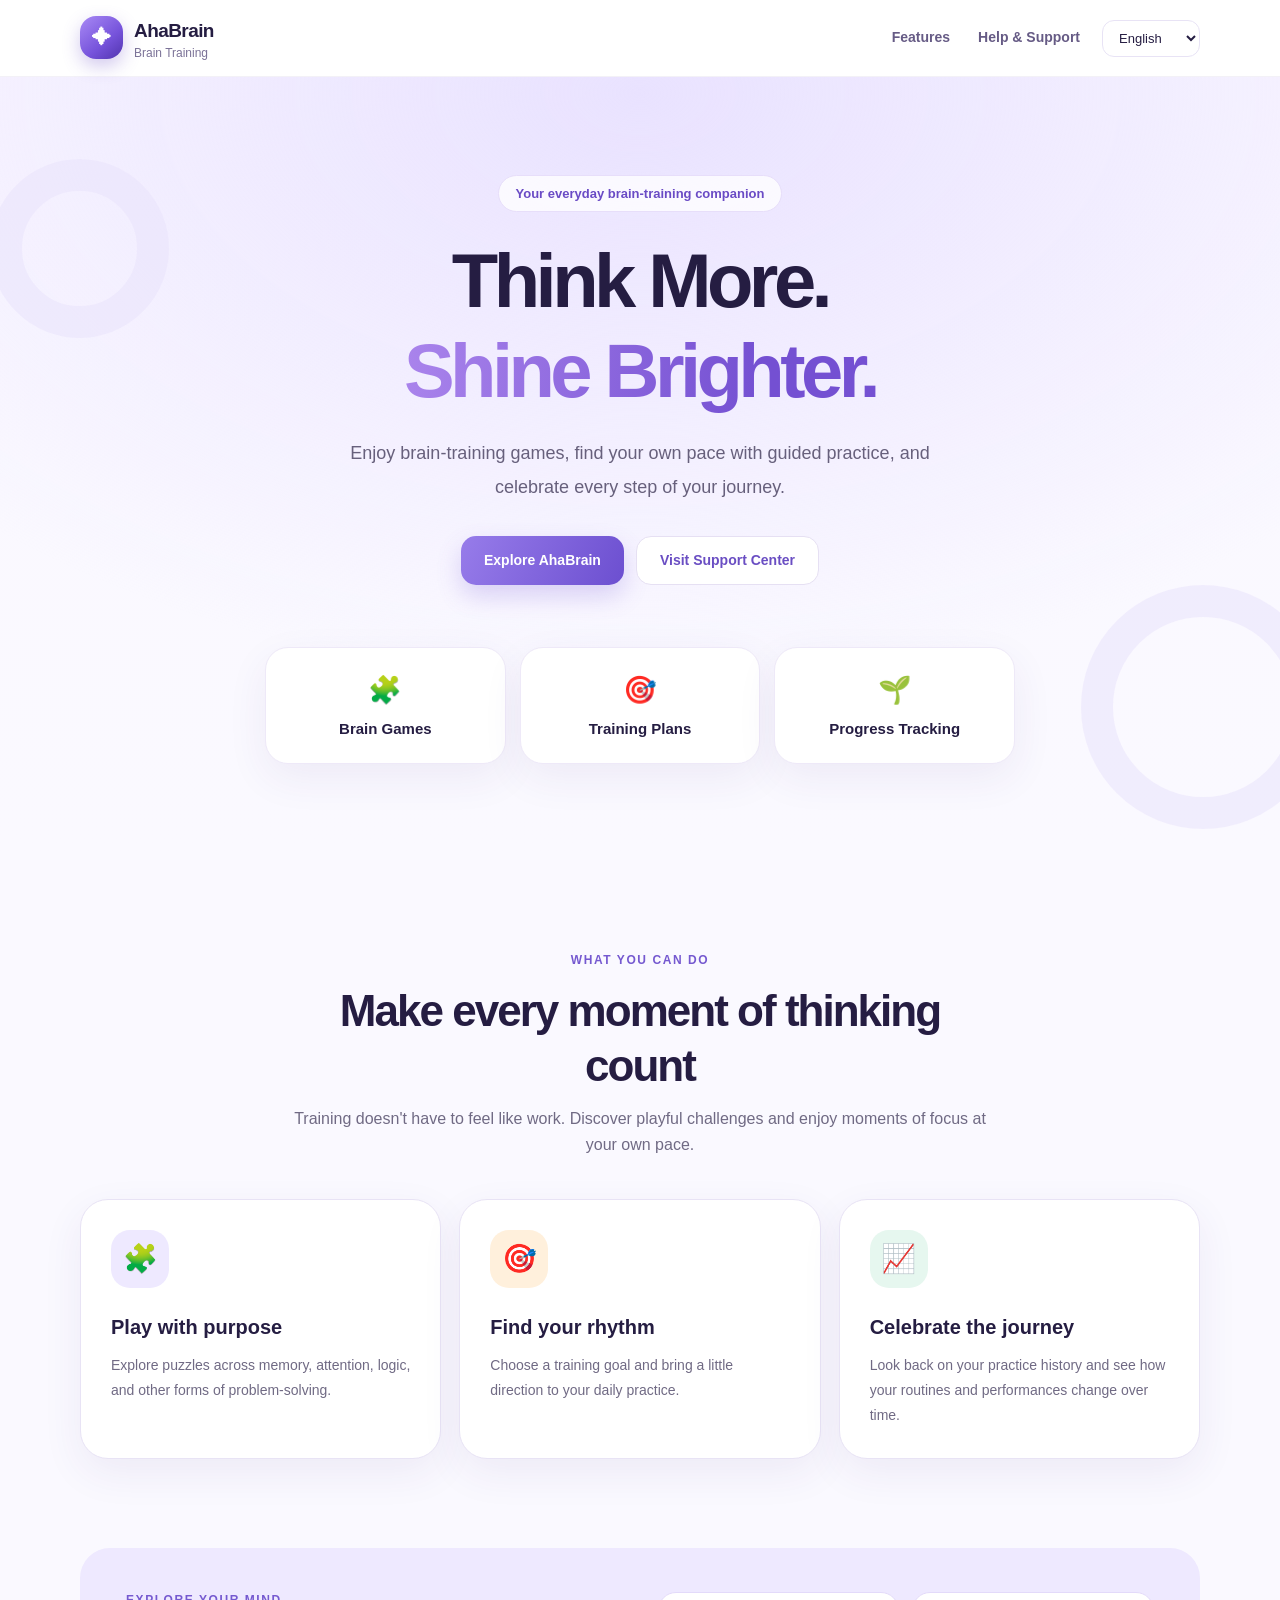
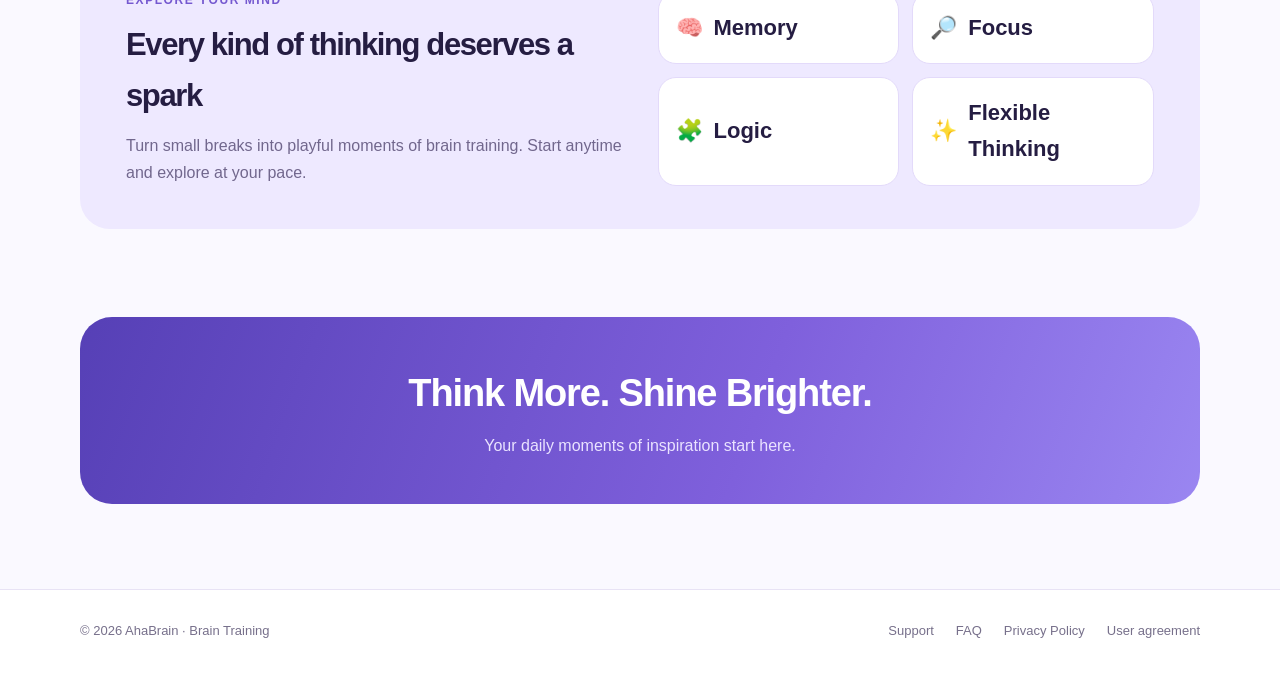
==== commit c82cb037: "Publish AhaBrain user agreement and current privacy disclosures" ====
--- a/ahabrain/index.html
+++ b/ahabrain/index.html
@@ -40,5 +40,5 @@
 </div></section>
 <section class="container"><div class="banner"><h2 data-i18n="bannerTitle">越思考，越有灵光。</h2><p data-i18n="bannerDesc">Think More. Shine Brighter.</p></div></section>
 </main>
-<footer class="footer"><div class="container footer-inner"><span>© 2026 AhaBrain · <span data-i18n="brandSub">灵光大脑</span></span><div class="footer-links"><a href="support.html" data-lang-link data-i18n="footerSupport">技术支持</a><a href="support.html#faq" data-lang-link data-i18n="footerFAQ">常见问题</a><a href="privacy.html" data-lang-link data-i18n="footerPrivacy">隐私政策</a></div></div></footer>
+<footer class="footer"><div class="container footer-inner"><span>© 2026 AhaBrain · <span data-i18n="brandSub">灵光大脑</span></span><div class="footer-links"><a href="support.html" data-lang-link data-i18n="footerSupport">技术支持</a><a href="support.html#faq" data-lang-link data-i18n="footerFAQ">常见问题</a><a href="privacy.html" data-lang-link data-i18n="footerPrivacy">隐私政策</a><a href="terms.html" data-lang-link data-i18n="footerTerms">用户协议</a></div></div></footer>
 </body></html>
--- a/ahabrain/assets/site.css
+++ b/ahabrain/assets/site.css
@@ -24,6 +24,8 @@
 .legal-article{padding:40px}.legal-article section+section{border-top:1px solid var(--line);padding-top:27px;margin-top:27px}
 .legal-article h2{font-size:20px;margin:0 0 12px;letter-spacing:-.02em}
 .legal-article section p{margin:0;color:#625b74;font-size:14px;line-height:2}
+.legal-article section p+p{margin-top:12px}
+.footer-links{flex-wrap:wrap}
 .legal-side{position:sticky;top:25px}
 .legal-side .panel{padding:23px}.legal-side h2{font-size:17px!important;margin-bottom:12px}
 .legal-side-link{display:block;padding:10px 0;border-top:1px solid var(--line);font-size:14px;text-decoration:none;color:#5c4cac}
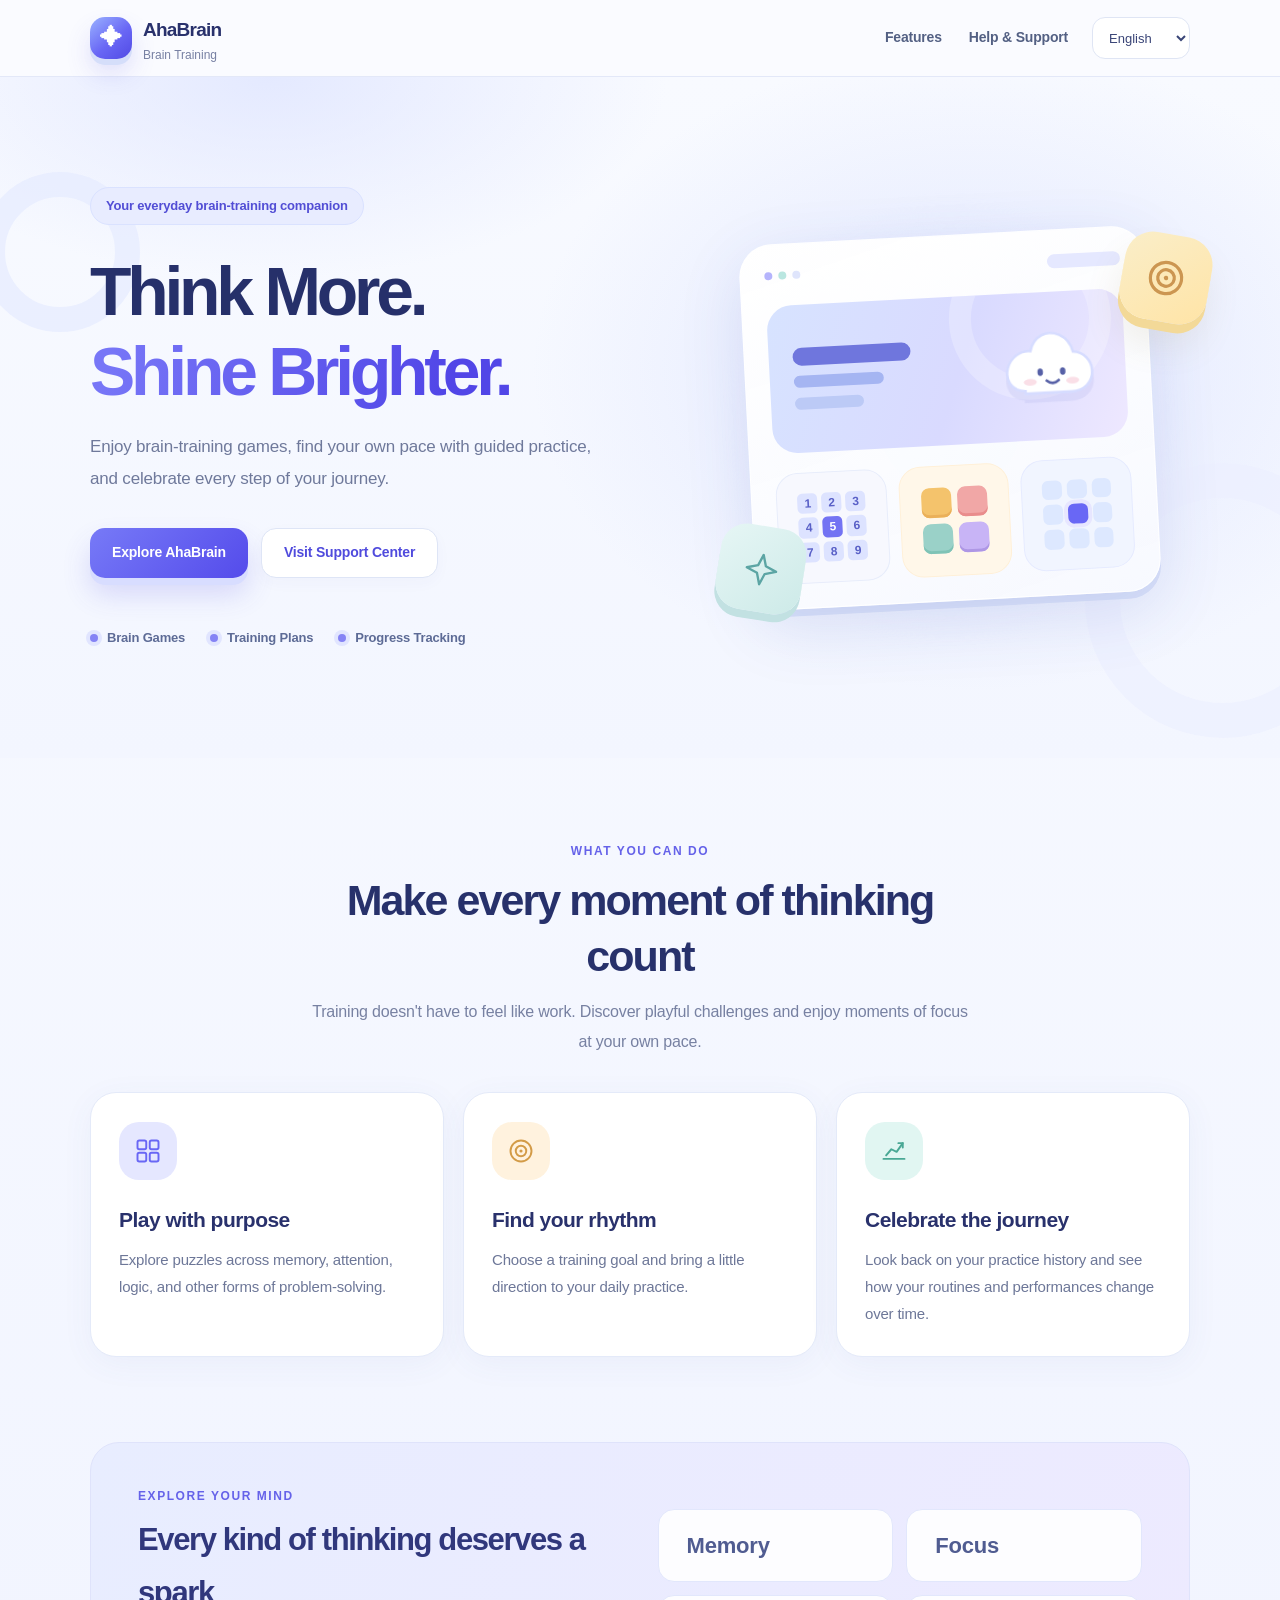
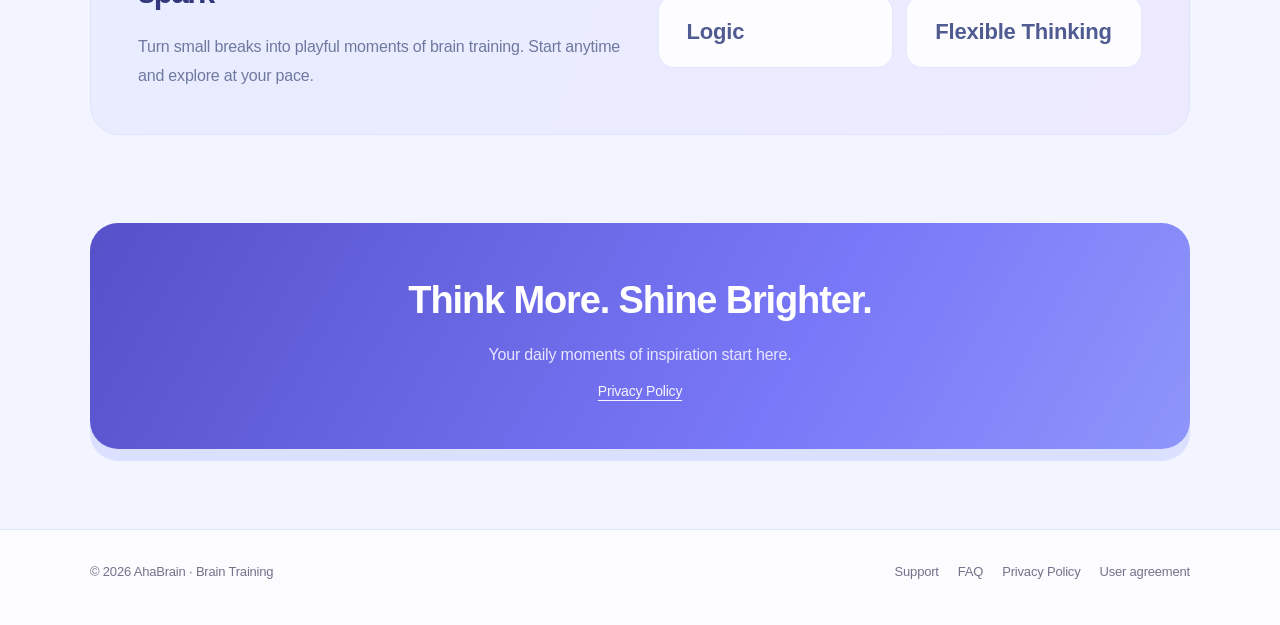
==== commit 443080b1: "Redesign AhaBrain home hierarchy and puzzle showcase" ====
--- a/ahabrain/index.html
+++ b/ahabrain/index.html
@@ -1,44 +1,129 @@
 <!doctype html>
 <html lang="zh-CN">
 <head>
-<meta charset="utf-8"><meta name="viewport" content="width=device-width, initial-scale=1">
-<meta name="theme-color" content="#7054d6">
-<meta name="description" content="灵光大脑 AhaBrain，以脑力训练为核心，融合益智游戏、个性化训练计划与成长追踪。">
-<title>灵光大脑 AhaBrain — 越思考，越有灵光</title>
-<link rel="stylesheet" href="assets/site.css">
-<script src="assets/i18n-home.js" defer></script><script src="assets/site.js" defer></script>
+  <meta charset="utf-8">
+  <meta name="viewport" content="width=device-width, initial-scale=1">
+  <meta name="theme-color" content="#6967F5">
+  <meta name="description" content="灵光大脑 AhaBrain，以脑力训练为核心，融合益智游戏、个性化训练计划与成长追踪。">
+  <title>灵光大脑 AhaBrain — 越思考，越有灵光</title>
+  <link rel="stylesheet" href="assets/site.css">
+  <link rel="stylesheet" href="assets/site-refined.css">
+  <script src="assets/i18n-home.js" defer></script>
+  <script src="assets/site.js" defer></script>
 </head>
 <body>
-<a href="#content" class="skip" data-i18n="skip">跳转到内容</a>
-<header class="site-header"><div class="container nav">
-<a class="brand" href="./" data-lang-link><span class="brand-mark" aria-hidden="true">✦</span><span class="brand-copy">AhaBrain<small data-i18n="brandSub">灵光大脑</small></span></a>
-<nav class="nav-links" aria-label="Main navigation"><a href="#features" data-i18n="navFeatures">特色功能</a><a href="support.html" data-lang-link data-i18n="navSupport">帮助与支持</a></nav>
-<select id="locale" class="locale" aria-label="Website language"><option value="zh-CN">简体中文</option><option value="zh-TW">繁體中文</option><option value="en">English</option><option value="ja">日本語</option><option value="ko">한국어</option></select>
-</div></header>
-<main id="content">
-<section class="hero"><div class="container hero-inner">
-<span class="pill" data-i18n="heroBadge">你的日常脑力训练伙伴</span>
-<h1><span data-i18n="hero1">越思考，</span><br><span class="gradient" data-i18n="hero2">越有灵光。</span></h1>
-<p class="hero-desc" data-i18n="heroDesc">用有趣的益智游戏开启脑力训练，按照自己的节奏坚持练习，记录每一次成长。</p>
-<div class="hero-cta"><a class="btn btn-primary" href="#features" data-i18n="heroButton">探索灵光大脑</a><a class="btn btn-light" href="support.html" data-lang-link data-i18n="heroHelp">查看帮助中心</a></div>
-<div class="stat-grid" aria-label="Experience highlights">
-<div class="stat-card"><span class="stat-icon" aria-hidden="true">🧩</span><strong data-i18n="stat1">益智游戏</strong></div>
-<div class="stat-card"><span class="stat-icon" aria-hidden="true">🎯</span><strong data-i18n="stat2">训练计划</strong></div>
-<div class="stat-card"><span class="stat-icon" aria-hidden="true">🌱</span><strong data-i18n="stat3">成长记录</strong></div>
-</div>
-</div></section>
-<section class="section container" id="features">
-<div class="section-head"><div class="kicker" data-i18n="featuresKicker">WHAT YOU CAN DO</div><h2 data-i18n="featuresTitle">每天一点思考，让灵感持续发生</h2><p data-i18n="featuresDesc">训练不必枯燥。探索多样挑战，找到自己的节奏，享受每一次专注的时刻。</p></div>
-<div class="feature-grid">
-<article class="feature-card"><div class="feature-icon" aria-hidden="true">🧩</div><h3 data-i18n="f1Title">玩出思考的乐趣</h3><p data-i18n="f1Desc">从记忆、专注到逻辑推理，通过多种益智游戏探索不同类型的思维挑战。</p></article>
-<article class="feature-card"><div class="feature-icon" aria-hidden="true">🎯</div><h3 data-i18n="f2Title">练习更有方向</h3><p data-i18n="f2Desc">按照自己的目标选择训练计划，让每一天都有清晰、轻松的开始。</p></article>
-<article class="feature-card"><div class="feature-icon" aria-hidden="true">📈</div><h3 data-i18n="f3Title">看见小小进步</h3><p data-i18n="f3Desc">回顾训练记录，观察练习表现与习惯的变化，为下一次挑战积累动力。</p></article>
-</div></section>
-<section class="skills container"><div class="skills-panel">
-<div><div class="kicker" data-i18n="skillsKicker">EXPLORE YOUR MIND</div><h2 data-i18n="skillsTitle">每一种思考，都值得被点亮</h2><p data-i18n="skillsDesc">把碎片时间变成有趣的训练时刻。随时开始，按照自己的节奏探索。</p></div>
-<div class="skills-grid"><div class="skill"><span aria-hidden="true">🧠</span><span data-i18n="skill1">记忆力</span></div><div class="skill"><span aria-hidden="true">🔎</span><span data-i18n="skill2">专注力</span></div><div class="skill"><span aria-hidden="true">🧩</span><span data-i18n="skill3">逻辑思维</span></div><div class="skill"><span aria-hidden="true">✨</span><span data-i18n="skill4">灵活思考</span></div></div>
-</div></section>
-<section class="container"><div class="banner"><h2 data-i18n="bannerTitle">越思考，越有灵光。</h2><p data-i18n="bannerDesc">Think More. Shine Brighter.</p></div></section>
-</main>
-<footer class="footer"><div class="container footer-inner"><span>© 2026 AhaBrain · <span data-i18n="brandSub">灵光大脑</span></span><div class="footer-links"><a href="support.html" data-lang-link data-i18n="footerSupport">技术支持</a><a href="support.html#faq" data-lang-link data-i18n="footerFAQ">常见问题</a><a href="privacy.html" data-lang-link data-i18n="footerPrivacy">隐私政策</a><a href="terms.html" data-lang-link data-i18n="footerTerms">用户协议</a></div></div></footer>
-</body></html>+  <a href="#content" class="skip" data-i18n="skip">跳转到内容</a>
+  <header class="site-header">
+    <div class="container nav">
+      <a class="brand" href="./" data-lang-link aria-label="AhaBrain">
+        <span class="brand-mark" aria-hidden="true">✦</span><span class="brand-copy">AhaBrain<small data-i18n="brandSub">灵光大脑</small></span>
+      </a>
+      <nav class="nav-links" aria-label="Main navigation">
+        <a href="#features" data-i18n="navFeatures">特色功能</a>
+        <a href="support.html" data-lang-link data-i18n="navSupport">帮助与支持</a>
+      </nav>
+      <select id="locale" class="locale" aria-label="Website language">
+        <option value="zh-CN">简体中文</option><option value="zh-TW">繁體中文</option><option value="en">English</option><option value="ja">日本語</option><option value="ko">한국어</option>
+      </select>
+    </div>
+  </header>
+  <main id="content">
+    <section class="hero">
+      <div class="container hero-inner">
+        <div class="hero-copy">
+          <span class="pill" data-i18n="heroBadge">你的日常脑力训练伙伴</span>
+          <h1><span data-i18n="hero1">越思考，</span><br><span class="gradient" data-i18n="hero2">越有灵光。</span></h1>
+          <p class="hero-desc" data-i18n="heroDesc">用有趣的益智游戏开启脑力训练，按照自己的节奏坚持练习，记录每一次成长。</p>
+          <div class="hero-cta">
+            <a class="btn btn-primary" href="#features" data-i18n="heroButton">探索灵光大脑</a>
+            <a class="btn btn-light" href="support.html" data-lang-link data-i18n="heroHelp">查看帮助中心</a>
+          </div>
+          <div class="hero-proof">
+            <span data-i18n="stat1">益智游戏</span><span data-i18n="stat2">训练计划</span><span data-i18n="stat3">成长记录</span>
+          </div>
+        </div>
+        <!-- Decorative illustration of puzzle types; not an app screenshot. -->
+        <div class="hero-visual" aria-hidden="true">
+          <div class="hero-glow"></div>
+          <div class="showcase">
+            <div class="showcase-top">
+              <span class="showcase-dots"><i></i><i></i><i></i></span><span class="showcase-tag"></span>
+            </div>
+            <div class="showcase-feature">
+              <div class="showcase-lines"><i></i><i></i><i></i></div>
+              <svg class="cloud-mark" viewBox="0 0 120 110" xmlns="http://www.w3.org/2000/svg">
+                <path d="M31 83C14 82 8 68 12 55c4-12 15-19 27-18C43 20 59 13 73 20c8 4 13 11 15 20 12 1 21 11 21 23 0 13-10 23-25 23H31Z" fill="#FFFFFF"/>
+                <path d="M31 83C14 82 8 68 12 55c4-12 15-19 27-18C43 20 59 13 73 20c8 4 13 11 15 20 12 1 21 11 21 23 0 13-10 23-25 23H31Z" fill="none" stroke="#D6DCFF" stroke-width="3"/>
+                <ellipse cx="49" cy="62" rx="3.2" ry="4.3" fill="#5660A6"/><ellipse cx="75" cy="62" rx="3.2" ry="4.3" fill="#5660A6"/>
+                <path d="M56 72q7 6 14 0" stroke="#5660A6" stroke-width="3" fill="none" stroke-linecap="round"/>
+                <ellipse cx="37" cy="73" rx="7.5" ry="4" fill="#F6C9D7" opacity=".6"/><ellipse cx="86" cy="73" rx="7.5" ry="4" fill="#F6C9D7" opacity=".6"/>
+              </svg>
+            </div>
+            <div class="showcase-game-row">
+              <div class="game-sample"><div class="sample-sudoku"><b>1</b><b>2</b><b>3</b><b>4</b><b>5</b><b>6</b><b>7</b><b>8</b><b>9</b></div></div>
+              <div class="game-sample"><div class="sample-memory"><b></b><b></b><b></b><b></b></div></div>
+              <div class="game-sample"><div class="sample-focus"><b></b><b></b><b></b><b></b><b></b><b></b><b></b><b></b><b></b></div></div>
+            </div>
+          </div>
+          <div class="float-bubble"><svg viewBox="0 0 50 50" fill="none" stroke-width="3.5" stroke-linecap="round"><circle cx="25" cy="25" r="17"/><circle cx="25" cy="25" r="9"/><circle cx="25" cy="25" r="2.4" fill="#CC9651" stroke="none"/></svg></div>
+          <div class="float-sparkle"><svg viewBox="0 0 50 50" fill="none" stroke-width="3" stroke-linecap="round" stroke-linejoin="round"><path d="M25 6 30 20 44 25 30 30 25 44 20 30 6 25 20 20Z"/></svg></div>
+        </div>
+      </div>
+    </section>
+    <section class="section container" id="features">
+      <div class="section-head">
+        <div class="kicker" data-i18n="featuresKicker">WHAT YOU CAN DO</div>
+        <h2 data-i18n="featuresTitle">每天一点思考，让灵感持续发生</h2>
+        <p data-i18n="featuresDesc">训练不必枯燥。探索多样挑战，找到自己的节奏，享受每一次专注的时刻。</p>
+      </div>
+      <div class="feature-grid">
+        <article class="feature-card">
+          <div class="feature-icon" aria-hidden="true"><svg viewBox="0 0 32 32"><rect x="4" y="4" width="10" height="10" rx="2"/><rect x="18" y="4" width="10" height="10" rx="2"/><rect x="4" y="18" width="10" height="10" rx="2"/><rect x="18" y="18" width="10" height="10" rx="2"/></svg></div>
+          <h3 data-i18n="f1Title">玩出思考的乐趣</h3><p data-i18n="f1Desc">从记忆、专注到逻辑推理，通过多种益智游戏探索不同类型的思维挑战。</p>
+        </article>
+        <article class="feature-card">
+          <div class="feature-icon" aria-hidden="true"><svg viewBox="0 0 32 32"><circle cx="16" cy="16" r="12"/><circle cx="16" cy="16" r="6"/><circle cx="16" cy="16" r="1.8" fill="currentColor" stroke="none"/></svg></div>
+          <h3 data-i18n="f2Title">练习更有方向</h3><p data-i18n="f2Desc">按照自己的目标选择训练计划，让每一天都有清晰、轻松的开始。</p>
+        </article>
+        <article class="feature-card">
+          <div class="feature-icon" aria-hidden="true"><svg viewBox="0 0 32 32"><path d="M4 25h24"/><path d="m7 21 6-7 6 3 7-10"/><path d="m21 7h5v5"/></svg></div>
+          <h3 data-i18n="f3Title">看见小小进步</h3><p data-i18n="f3Desc">回顾训练记录，观察练习表现与习惯的变化，为下一次挑战积累动力。</p>
+        </article>
+      </div>
+    </section>
+    <section class="skills container">
+      <div class="skills-panel">
+        <div>
+          <div class="kicker" data-i18n="skillsKicker">EXPLORE YOUR MIND</div>
+          <h2 data-i18n="skillsTitle">每一种思考，都值得被点亮</h2>
+          <p data-i18n="skillsDesc">把碎片时间变成有趣的训练时刻。随时开始，按照自己的节奏探索。</p>
+        </div>
+        <div class="skills-grid">
+          <div class="skill"><span class="skill-dot" aria-hidden="true"></span><span data-i18n="skill1">记忆力</span></div>
+          <div class="skill"><span class="skill-dot" aria-hidden="true"></span><span data-i18n="skill2">专注力</span></div>
+          <div class="skill"><span class="skill-dot" aria-hidden="true"></span><span data-i18n="skill3">逻辑思维</span></div>
+          <div class="skill"><span class="skill-dot" aria-hidden="true"></span><span data-i18n="skill4">灵活思考</span></div>
+        </div>
+      </div>
+    </section>
+    <section class="container">
+      <div class="banner">
+        <h2 data-i18n="bannerTitle">越思考，越有灵光。</h2>
+        <p data-i18n="bannerDesc">Think More. Shine Brighter.</p>
+        <a href="privacy.html" data-lang-link data-i18n="footerPrivacy">隐私政策</a>
+      </div>
+    </section>
+  </main>
+  <footer class="footer">
+    <div class="container footer-inner">
+      <span>© 2026 AhaBrain · <span data-i18n="brandSub">灵光大脑</span></span>
+      <div class="footer-links">
+        <a href="support.html" data-lang-link data-i18n="footerSupport">技术支持</a>
+        <a href="support.html#faq" data-lang-link data-i18n="footerFAQ">常见问题</a>
+        <a href="privacy.html" data-lang-link data-i18n="footerPrivacy">隐私政策</a>
+        <a href="terms.html" data-lang-link data-i18n="footerTerms">用户协议</a>
+      </div>
+    </div>
+  </footer>
+</body>
+</html>
--- a/ahabrain/assets/site-refined.css
+++ b/ahabrain/assets/site-refined.css
@@ -0,0 +1,256 @@
+/* AhaBrain visual refresh — product website and legal reading experience.
+   Loaded after site.css so the legacy structure and localization remain intact. */
+:root{
+  --bg:#F3F6FF;--ink:#29316C;--muted:#6D7798;
+  --purple:#6967F5;--purple-dark:#5044F5;--line:#DFE6F8;
+  --lav:#E8EBFF;--white:#fff;
+  --shadow:0 10px 38px rgba(52,66,133,.065),0 2px 8px rgba(52,66,133,.028);
+}
+html{scroll-padding-top:26px}
+body{background:linear-gradient(180deg,#F8FAFF 0,#F2F5FF 75%);color:var(--ink);font-size:16px;line-height:1.7;letter-spacing:-.012em;-webkit-font-smoothing:antialiased}
+a:focus-visible,button:focus-visible,select:focus-visible{outline:3px solid #6C68F4;outline-offset:4px}
+::selection{background:#DFE4FF}
+.container{width:min(1100px,calc(100% - 56px))}
+.site-header{position:sticky;top:0;z-index:35;border-bottom:1px solid #E3E8F8;background:rgba(250,251,255,.91);backdrop-filter:blur(22px)}
+.nav{min-height:76px;gap:24px}
+.brand{gap:11px;color:#29316C;letter-spacing:-.04em}
+.brand-mark{width:42px;height:42px;border-radius:15px;background:linear-gradient(140deg,#9AB2FF 0%,#6967F5 55%,#514AE4 100%);box-shadow:0 6px 0 #D5DEFA,0 14px 24px rgba(84,80,226,.17);font-size:22px}
+.brand-copy small{margin-top:2px;color:#7780A3}
+.nav-links{gap:27px}
+.nav-links a{color:#536083;font-weight:650;transition:color .2s}
+.nav-links a:hover{color:#5149DE}
+.locale{min-height:42px;border-color:#DFE5F4;background:#fff;border-radius:13px;padding:8px 12px;color:#3A4577}
+.footer{background:rgba(255,255,255,.76);border-top-color:#E1E8F6;padding:31px 0 42px}
+.footer-inner{gap:17px}
+.footer-links{gap:19px}
+.footer-links a:hover{color:#5149DE}
+.kicker{font-size:12px;font-weight:820;color:#6562E9;letter-spacing:.13em}
+.page-head{max-width:830px;padding:75px 0 35px}
+.page-head h1{color:#222D66;font-size:clamp(36px,4.9vw,55px);line-height:1.19;letter-spacing:-.057em;font-weight:820;margin:13px 0 14px}
+.page-head p{color:#707B9A;font-size:16px;line-height:1.8;max-width:720px}
+.panel{border-radius:25px;border:1px solid #E0E7F8;background:#fff;box-shadow:var(--shadow)}
+.panel a{color:#514BDC}
+
+/* Homepage: editorial split hero and a distinct, game-like visual centerpiece. */
+.hero{padding:95px 0 94px;text-align:left;background:
+  radial-gradient(ellipse 46% 63% at 76% 43%,rgba(174,189,255,.29),transparent 75%),
+  radial-gradient(ellipse 40% 38% at 21% 0%,rgba(210,218,255,.52),transparent 78%),
+  linear-gradient(180deg,#F8FAFF,#F3F6FF)}
+.hero::before{width:110px;height:110px;top:95px;left:calc(50% - 660px);border:25px solid #E7ECFF;opacity:.72}
+.hero::after{width:205px;height:205px;bottom:20px;right:calc(50% - 720px);border:35px solid #EDF0FF;opacity:.65}
+.hero-inner{max-width:1100px;display:grid;grid-template-columns:minmax(0,1.08fr) minmax(0,.92fr);gap:56px;align-items:center}
+.hero-copy{position:relative;z-index:2;min-width:0}
+.pill{padding:7px 15px;background:#E8ECFF;border-color:#DAE2FF;color:#524ED5;border-radius:100px;font-weight:700}
+.hero h1{font-size:clamp(48px,5.3vw,70px);line-height:1.17;letter-spacing:-.062em;margin:27px 0 20px;color:#26306A}
+.gradient{background:linear-gradient(105deg,#7776F7 5%,#5146E7 85%);background-clip:text;-webkit-background-clip:text}
+.hero-desc{font-size:17px;line-height:1.9;color:#6F799B;margin:0;max-width:520px}
+.hero-cta{justify-content:flex-start;gap:13px;margin-top:32px}
+.btn{min-height:49px;border-radius:15px;padding:12px 22px;transition:transform .2s,box-shadow .2s,background .2s}
+.btn-primary{background:linear-gradient(135deg,#777AF7,#544BEB);box-shadow:0 7px 0 #D8DDFF,0 16px 28px rgba(81,74,224,.19)}
+.btn-light{background:#fff;border-color:#DEE5F6;color:#504BDD;box-shadow:0 5px 15px rgba(60,72,144,.03)}
+.hero-proof{display:flex;gap:25px;margin-top:49px;flex-wrap:wrap}
+.hero-proof span{display:inline-flex;align-items:center;gap:9px;color:#5D6B96;font-size:13px;font-weight:690}
+.hero-proof span::before{content:"";width:8px;height:8px;border-radius:50%;background:#8583F5;box-shadow:0 0 0 4px #E1E5FF}
+.hero-visual{position:relative;min-height:492px;display:grid;place-items:center;isolation:isolate}
+.hero-glow{position:absolute;inset:45px 20px 38px;border-radius:50%;background:radial-gradient(circle,#CED7FF 0%,#E6ECFF 43%,transparent 71%);filter:blur(12px);z-index:-2}
+.showcase{width:min(100%,406px);padding:24px;border-radius:33px;border:1px solid rgba(255,255,255,.9);background:linear-gradient(164deg,rgba(255,255,255,.99),rgba(247,249,255,.97));box-shadow:0 19px 65px rgba(65,82,174,.13),0 7px 0 #DAE2FA;transform:rotate(-3deg)}
+.showcase-top{display:flex;align-items:center;justify-content:space-between;margin-bottom:23px}
+.showcase-dots{display:flex;gap:6px}
+.showcase-dots i{width:8px;height:8px;border-radius:50%;background:#DFE5FC}
+.showcase-dots i:first-child{background:#B5B4FC}
+.showcase-dots i:nth-child(2){background:#B9E6E0}
+.showcase-tag{width:73px;height:14px;border-radius:15px;background:#E5E8FF}
+.showcase-feature{height:148px;border-radius:25px;background:linear-gradient(110deg,#D7E3FF,#D9DAFF 53%,#EEE8FF);display:flex;align-items:center;justify-content:space-between;padding:17px 24px;overflow:hidden;position:relative}
+.showcase-feature::before{content:"";position:absolute;width:118px;height:118px;right:12px;top:-55px;border:22px solid rgba(255,255,255,.24);border-radius:50%}
+.showcase-lines{display:grid;gap:10px;position:relative;z-index:1}
+.showcase-lines i{display:block;width:90px;height:12px;background:#A5B5F2;border-radius:9px}
+.showcase-lines i:first-child{width:118px;background:#6F76DD;height:18px}
+.showcase-lines i:last-child{width:69px;background:#BCCAF6}
+.cloud-mark{width:104px;height:96px;filter:drop-shadow(0 8px 0 rgba(135,141,214,.13));z-index:1}
+.showcase-game-row{display:grid;grid-template-columns:repeat(3,minmax(0,1fr));gap:12px;margin-top:20px}
+.game-sample{aspect-ratio:1/1;min-width:0;padding:12px;border-radius:22px;border:1px solid #E8EDFB;background:#F7F8FE;display:grid;place-items:center}
+.game-sample:nth-child(2){background:#FFF7E9;border-color:#FFF0D8}
+.game-sample:nth-child(3){background:#F1F5FF;border-color:#E6EBFF}
+.sample-sudoku{display:grid;grid-template-columns:repeat(3,1fr);gap:4px;width:80%;aspect-ratio:1}
+.sample-sudoku b{display:grid;place-items:center;border-radius:5px;background:#DDE3FF;color:#5960C7;font-size:12px;font-weight:790}
+.sample-sudoku b:nth-child(5){background:#7373F3;color:white}
+.sample-memory{display:grid;grid-template-columns:repeat(2,1fr);gap:6px;width:78%;aspect-ratio:1}
+.sample-memory b{border-radius:8px;background:#F4C36C;box-shadow:inset 0 -3px 0 #EAB05A}
+.sample-memory b:nth-child(2){background:#F1A7A6;box-shadow:inset 0 -3px 0 #E98D8C}
+.sample-memory b:nth-child(3){background:#9AD1C8;box-shadow:inset 0 -3px 0 #7FC3B6}
+.sample-memory b:nth-child(4){background:#C8B4F6;box-shadow:inset 0 -3px 0 #AE97E5}
+.sample-focus{position:relative;display:grid;grid-template-columns:repeat(3,1fr);gap:5px;width:82%;aspect-ratio:1}
+.sample-focus b{background:#DDE8FF;border-radius:6px}
+.sample-focus b:nth-child(5){background:#6967F5;box-shadow:0 0 0 4px #E7E6FF}
+.float-bubble{position:absolute;right:-20px;top:62px;width:88px;height:88px;display:grid;place-items:center;border-radius:28px;background:linear-gradient(140deg,#FAEEC9,#FFE4A6);box-shadow:0 9px 0 #F3D998,0 23px 35px rgba(145,125,68,.11);transform:rotate(10deg)}
+.float-bubble svg{width:46px;stroke:#CC9651}
+.float-sparkle{position:absolute;left:8px;bottom:52px;width:86px;height:86px;background:linear-gradient(135deg,#E6F6F5,#CDEAE8);border-radius:26px;box-shadow:0 8px 0 #C2E1E2;transform:rotate(9deg);display:grid;place-items:center}
+.float-sparkle svg{width:39px;stroke:#5CA5A4}
+.hero-visual-caption{position:absolute;bottom:5px;right:22px;color:#9AA5C1;font-size:11px;letter-spacing:.04em}
+.section{padding:83px 0}
+.section-head{max-width:670px;margin-bottom:36px}
+.section-head h2{color:#27316B;font-size:clamp(30px,3.6vw,43px);line-height:1.3}
+.section-head p{line-height:1.85;color:#7781A2}
+.feature-grid{gap:19px}
+.feature-card{border:1px solid #E4EAF9;border-radius:26px;min-height:235px;padding:29px 28px;box-shadow:0 7px 32px rgba(65,82,160,.055);transition:transform .23s,box-shadow .23s}
+.feature-card:hover{transform:translateY(-4px);box-shadow:0 16px 35px rgba(65,82,160,.095)}
+.feature-icon{height:58px;width:58px;border-radius:20px;background:#E5E7FF;color:#6967F5}
+.feature-icon svg{width:28px;height:28px;stroke:currentColor;stroke-width:2.2;fill:none;stroke-linecap:round;stroke-linejoin:round}
+.feature-card:nth-child(2) .feature-icon{background:#FFF2DE;color:#D39B47}
+.feature-card:nth-child(3) .feature-icon{background:#E1F6F2;color:#4AA895}
+.feature-card h3{font-size:21px;margin:22px 0 8px;letter-spacing:-.025em}
+.feature-card p{font-size:15px;line-height:1.8}
+.skills{padding-top:2px;padding-bottom:88px}
+.skills-panel{border-radius:29px;background:linear-gradient(110deg,#E8EDFF 0,#EDEAFF 100%);border:1px solid #DFE3FB;padding:43px 47px}
+.skills-panel h2{color:#30377C}
+.skills-panel p{color:#6F79A0;line-height:1.85}
+.skill{border:1px solid #E2E7FC;border-radius:16px;background:rgba(255,255,255,.89);color:#505C91}
+.skill span:first-child{font-size:19px}
+.banner{margin-bottom:80px;background:linear-gradient(120deg,#5651C9,#7978F8 64%,#8E95FA);box-shadow:0 12px 0 #DCE0FF;border-radius:28px}
+.banner p{color:#E7E6FF}
+.banner a{display:inline-flex;align-items:center;text-underline-offset:4px;margin-top:12px;font-size:14px;color:white;opacity:.93}
+
+/* Support center: contact first, clear next action, more breathable FAQ. */
+.support-grid{grid-template-columns:minmax(0,.86fr) minmax(0,1.14fr);align-items:start;gap:20px;padding:14px 0 62px}
+.support-grid .panel{padding:34px 35px}
+.support-grid .panel:first-child{background:linear-gradient(170deg,#FFF,#F7F8FF)}
+.support-icon{background:#E6EBFF;color:#6561F0;box-shadow:0 5px 0 #DAE1FF;margin-bottom:25px}
+.support-grid .panel h2{font-size:23px;line-height:1.45;letter-spacing:-.03em}
+.support-grid .panel p{font-size:15px;line-height:1.82}
+.support-action{border-radius:13px;background:linear-gradient(120deg,#746FF2,#554CE6);box-shadow:0 5px 0 #D9DFFF;padding:11px 19px}
+.support-email{color:#4A47BC!important}
+.faq-row{padding:20px 0}
+.faq-row h3{font-size:16px;color:#313B77}
+.faq-row p{font-size:14px;line-height:1.85}
+.support-legal{margin:0 0 76px;border-radius:24px;border-color:#E0E7F8;background:#F8FAFF;box-shadow:none;padding:25px 32px}
+
+/* Legal pages: document first, reduced decoration, strong rhythm and line length. */
+.legal-main{padding-bottom:82px}
+.legal-main .page-head{padding-top:65px;padding-bottom:30px}
+.legal-date{font-size:13px!important;color:#828DA9!important}
+.privacy-summary{max-width:none;align-items:center;padding:26px 30px;margin-bottom:22px;border-radius:22px;background:linear-gradient(110deg,#E9EDFF,#F5F4FF);border:1px solid #DDE3FF;box-shadow:none}
+.privacy-symbol{background:#DADFFF;color:#635DE6;border-radius:16px;width:54px;min-width:54px;height:54px}
+.privacy-summary h2{font-size:20px;letter-spacing:-.025em;color:#303878}
+.privacy-summary p{font-size:14px;line-height:1.85;color:#717A9B}
+.document-toc{display:flex;align-items:center;flex-wrap:wrap;gap:9px;padding:0;margin:0 0 25px}
+.document-toc a{display:inline-flex;align-items:center;gap:7px;min-height:35px;padding:7px 12px;border:1px solid #DFE6F8;border-radius:11px;background:#fff;color:#56639B;font-size:12px;font-weight:650;text-decoration:none;transition:border-color .2s,color .2s}
+.document-toc a:hover{border-color:#BFC6FA;color:#5650DE}
+.document-toc .toc-number{color:#6967F5;font-size:11px}
+.legal-grid{grid-template-columns:minmax(0,1fr) 223px;gap:21px}
+.legal-article{padding:37px 43px 39px}
+.legal-article section+section{border-top:1px solid #E8EDF9;padding-top:29px;margin-top:30px}
+.legal-article h2{font-size:19px;line-height:1.5;color:#2C3573;margin:0 0 11px;letter-spacing:-.025em}
+.legal-article h3{font-size:16px;line-height:1.5;color:#38427F;margin:21px 0 7px}
+.legal-article section p{font-size:15px;line-height:1.95;color:#5E698A;margin:0;letter-spacing:0;max-width:72ch}
+.legal-article section p+p{margin-top:12px}
+.legal-article section p a{text-underline-offset:3px}
+.legal-side{top:97px}
+.legal-side .panel{padding:22px 21px;border-radius:21px;background:#F9FAFF;box-shadow:none}
+.legal-side h2{font-size:15px!important;color:#2F397B;margin:0 0 12px}
+.legal-side-link{padding:11px 0;font-size:13px;color:#5964A6;border-color:#E2E8F6}
+.legal-contact{background:linear-gradient(110deg,#EDF0FF,#F7F8FF);border:1px solid #E4E9F9;border-radius:21px;padding:24px 25px;margin-top:34px}
+.legal-contact h3{font-size:19px;color:#313977}
+.legal-contact .support-email{font-size:16px;display:inline-block}
+.terms-intro{margin:0!important;font-size:15px!important;line-height:1.8}
+.terms-summary{display:flex;align-items:center;gap:13px;background:#ECF0FF;border:1px solid #E0E6FE;border-radius:20px;padding:20px 24px;margin-bottom:20px;color:#525F94;font-size:14px;line-height:1.8}
+.terms-summary::before{content:"✦";display:grid;place-items:center;flex:0 0 38px;height:38px;background:#DADEFF;color:#625CE3;border-radius:12px;font-size:20px}
+
+/* Legal content embedded within the app uses the native SwiftUI navigation chrome. */
+html.is-embedded .site-header,html.is-embedded .footer,html.is-embedded .legal-side{display:none}
+html.is-embedded body{background:#F3F6FF}
+html.is-embedded .container{width:min(650px,calc(100% - 36px))}
+html.is-embedded .legal-main{padding-bottom:35px}
+html.is-embedded .legal-main .page-head{padding:16px 0 13px}
+html.is-embedded .legal-main .page-head .kicker,html.is-embedded .legal-main .page-head h1{display:none}
+html.is-embedded .legal-main .page-head p{font-size:14px;line-height:1.75}
+html.is-embedded .privacy-summary{padding:18px 19px;border-radius:20px;margin-bottom:16px}
+html.is-embedded .privacy-summary h2{font-size:18px}
+html.is-embedded .legal-grid{grid-template-columns:1fr}
+html.is-embedded .legal-article{padding:22px 20px}
+html.is-embedded .document-toc{overflow:auto;flex-wrap:nowrap;padding:0 0 5px;margin-bottom:15px;scrollbar-width:none}
+html.is-embedded .document-toc::-webkit-scrollbar{display:none}
+html.is-embedded .document-toc a{white-space:nowrap}
+html.is-embedded .legal-article section p{font-size:14px;line-height:1.92}
+
+@media(max-width:920px){
+  .hero-inner{gap:29px}
+  .hero h1{font-size:clamp(43px,5.8vw,58px)}
+  .hero-visual{min-height:430px}
+  .showcase{width:min(100%,355px)}
+  .float-bubble{right:-5px}
+  .legal-grid{grid-template-columns:minmax(0,1fr)}
+  .legal-side{position:static}
+  .legal-side .panel{margin-top:0}
+  .support-grid{grid-template-columns:1fr}
+}
+@media(max-width:760px){
+  .container{width:calc(100% - 36px)}
+  .site-header{position:relative}
+  .nav{gap:12px;min-height:68px;flex-wrap:wrap;padding:10px 0}
+  .brand-mark{width:37px;height:37px;border-radius:13px;font-size:18px}
+  .brand{font-size:17px}
+  .nav-links{gap:13px;margin-left:auto}
+  .nav-links a{font-size:12px}
+  .locale{min-height:38px;padding:6px 9px;font-size:12px;max-width:118px}
+  .hero{padding:54px 0 55px}
+  .hero-inner{grid-template-columns:1fr;gap:18px}
+  .hero-copy{text-align:center}
+  .hero h1{font-size:clamp(43px,10vw,58px);margin:19px 0 15px}
+  .hero-desc{font-size:15px;line-height:1.8;margin:auto}
+  .hero-cta{justify-content:center}
+  .hero-proof{justify-content:center;gap:18px;margin-top:31px}
+  .hero-visual{min-height:355px;max-width:480px;width:100%;margin:5px auto 0}
+  .showcase{width:min(80%,325px);padding:18px;border-radius:28px}
+  .showcase-feature{height:112px;padding:14px}
+  .cloud-mark{width:81px;height:81px}
+  .showcase-game-row{gap:9px;margin-top:14px}
+  .game-sample{border-radius:17px;padding:9px}
+  .float-bubble{width:65px;height:65px;right:6px;top:38px;border-radius:20px}
+  .float-bubble svg{width:33px}
+  .float-sparkle{width:66px;height:66px;left:17px;bottom:28px;border-radius:20px}
+  .float-sparkle svg{width:31px}
+  .hero-visual-caption{right:10px;bottom:0}
+  .section{padding:63px 0}
+  .feature-grid{grid-template-columns:1fr;gap:14px}
+  .feature-card{min-height:unset;padding:25px}
+  .skills-panel{padding:28px 23px}
+  .skills-grid{gap:9px}
+  .skills{padding-bottom:64px}
+  .banner{margin-bottom:60px;padding:38px 21px}
+  .page-head{padding-top:48px}
+  .page-head h1{font-size:37px}
+  .page-head p{font-size:15px}
+  .support-grid .panel{padding:27px 24px}
+  .legal-main .page-head{padding-top:45px}
+  .privacy-summary{padding:21px 20px;gap:13px}
+  .privacy-symbol{width:42px;min-width:42px;height:42px;font-size:22px}
+  .document-toc{flex-wrap:nowrap;overflow-x:auto;padding-bottom:5px;scrollbar-width:none}
+  .document-toc::-webkit-scrollbar{display:none}
+  .document-toc a{white-space:nowrap}
+  .legal-article{padding:26px 23px}
+  .legal-article section p{font-size:15px;line-height:1.88}
+  .legal-side .panel{padding:22px}
+  .support-legal{margin-bottom:60px}
+}
+@media(max-width:450px){
+  .nav-links{order:3;width:100%;margin:0;justify-content:flex-start;border-top:1px solid #E9ECF7;padding-top:8px}
+  .locale{margin-left:auto}
+  .hero-proof{gap:13px}
+  .hero-proof span{font-size:12px}
+  .hero-visual{min-height:310px}
+  .showcase{width:82%}
+  .showcase-feature{height:98px}
+  .game-sample{padding:7px;border-radius:13px}
+  .sample-sudoku{gap:2px}
+  .sample-sudoku b{font-size:9px;border-radius:3px}
+  .legal-article{padding:24px 19px}
+  .legal-article h2{font-size:18px}
+  .legal-article section p{font-size:14px;line-height:1.92}
+  .privacy-summary h2{font-size:18px}
+  .privacy-summary p{font-size:13px}
+  .legal-contact{padding:20px}
+}
+@media(prefers-reduced-motion:reduce){
+  .btn,.feature-card{transition:none!important}
+  .feature-card:hover,.btn:hover{transform:none}
+}
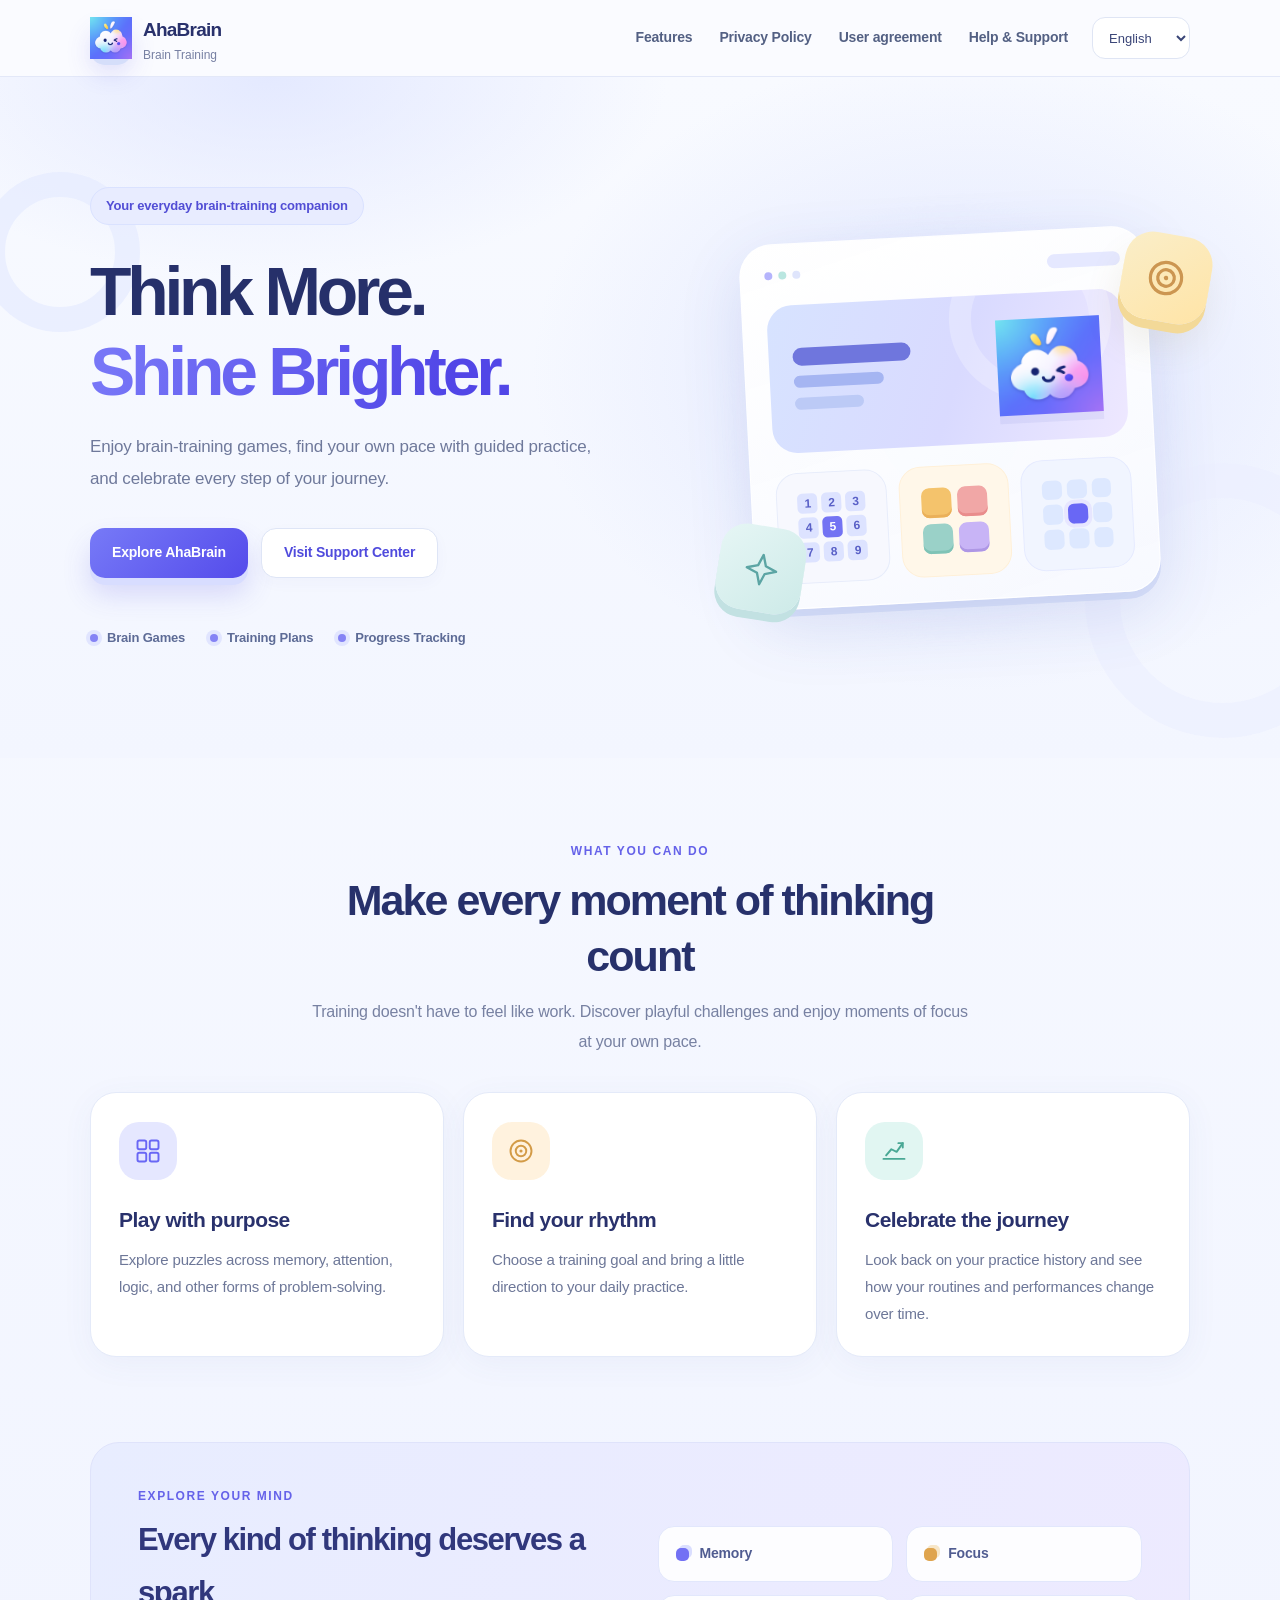
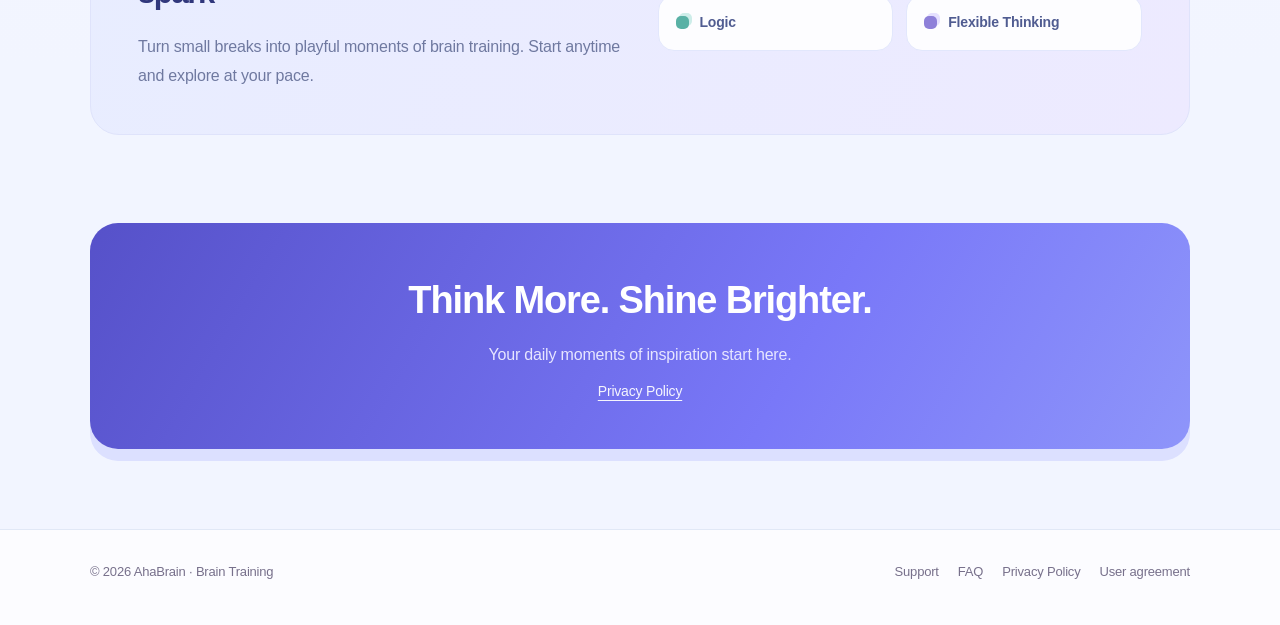
==== commit 2a3b7b09: "Sync real app logo and explicit legal/support navigation on ahabrain/index.html" ====
--- a/ahabrain/index.html
+++ b/ahabrain/index.html
@@ -8,6 +8,8 @@
   <title>灵光大脑 AhaBrain — 越思考，越有灵光</title>
   <link rel="stylesheet" href="assets/site.css">
   <link rel="stylesheet" href="assets/site-refined.css">
+<link rel="icon" type="image/png" href="assets/ahabrain-app-icon.png">
+<link rel="apple-touch-icon" href="assets/ahabrain-app-icon.png">
   <script src="assets/i18n-home.js" defer></script>
   <script src="assets/site.js" defer></script>
 </head>
@@ -16,10 +18,12 @@
   <header class="site-header">
     <div class="container nav">
       <a class="brand" href="./" data-lang-link aria-label="AhaBrain">
-        <span class="brand-mark" aria-hidden="true">✦</span><span class="brand-copy">AhaBrain<small data-i18n="brandSub">灵光大脑</small></span>
+        <span class="brand-mark" aria-hidden="true"><img src="assets/ahabrain-app-icon.png" width="42" height="42" alt=""></span><span class="brand-copy">AhaBrain<small data-i18n="brandSub">灵光大脑</small></span>
       </a>
       <nav class="nav-links" aria-label="Main navigation">
         <a href="#features" data-i18n="navFeatures">特色功能</a>
+        <a href="privacy.html" data-lang-link data-i18n="footerPrivacy">隐私政策</a>
+        <a href="terms.html" data-lang-link data-i18n="footerTerms">用户协议</a>
         <a href="support.html" data-lang-link data-i18n="navSupport">帮助与支持</a>
       </nav>
       <select id="locale" class="locale" aria-label="Website language">
@@ -51,13 +55,7 @@
             </div>
             <div class="showcase-feature">
               <div class="showcase-lines"><i></i><i></i><i></i></div>
-              <svg class="cloud-mark" viewBox="0 0 120 110" xmlns="http://www.w3.org/2000/svg">
-                <path d="M31 83C14 82 8 68 12 55c4-12 15-19 27-18C43 20 59 13 73 20c8 4 13 11 15 20 12 1 21 11 21 23 0 13-10 23-25 23H31Z" fill="#FFFFFF"/>
-                <path d="M31 83C14 82 8 68 12 55c4-12 15-19 27-18C43 20 59 13 73 20c8 4 13 11 15 20 12 1 21 11 21 23 0 13-10 23-25 23H31Z" fill="none" stroke="#D6DCFF" stroke-width="3"/>
-                <ellipse cx="49" cy="62" rx="3.2" ry="4.3" fill="#5660A6"/><ellipse cx="75" cy="62" rx="3.2" ry="4.3" fill="#5660A6"/>
-                <path d="M56 72q7 6 14 0" stroke="#5660A6" stroke-width="3" fill="none" stroke-linecap="round"/>
-                <ellipse cx="37" cy="73" rx="7.5" ry="4" fill="#F6C9D7" opacity=".6"/><ellipse cx="86" cy="73" rx="7.5" ry="4" fill="#F6C9D7" opacity=".6"/>
-              </svg>
+              <img class="cloud-mark showcase-app-logo" src="assets/ahabrain-app-icon.png" width="100" height="100" alt="">
             </div>
             <div class="showcase-game-row">
               <div class="game-sample"><div class="sample-sudoku"><b>1</b><b>2</b><b>3</b><b>4</b><b>5</b><b>6</b><b>7</b><b>8</b><b>9</b></div></div>
--- a/ahabrain/assets/site-refined.css
+++ b/ahabrain/assets/site-refined.css
@@ -254,3 +254,12 @@
   .btn,.feature-card{transition:none!important}
   .feature-card:hover,.btn:hover{transform:none}
 }
+
+/* Small skill-category symbols in the homepage ability panel. */
+.skill-dot{display:inline-block;width:13px;height:13px;min-width:13px;border-radius:5px;background:#7371F4;box-shadow:3px -3px 0 #DADEFF}
+.skill:nth-child(2) .skill-dot{background:#DFA44E;box-shadow:3px -3px 0 #F7E6C8}
+.skill:nth-child(3) .skill-dot{background:#59B1A5;box-shadow:3px -3px 0 #CDEDE9}
+.skill:nth-child(4) .skill-dot{background:#8E80D9;box-shadow:3px -3px 0 #E5E0FF}
+
+.skill span:last-child{font-size:14px;line-height:1.4}
+@media(max-width:450px){.skill span:last-child{font-size:13px}}
